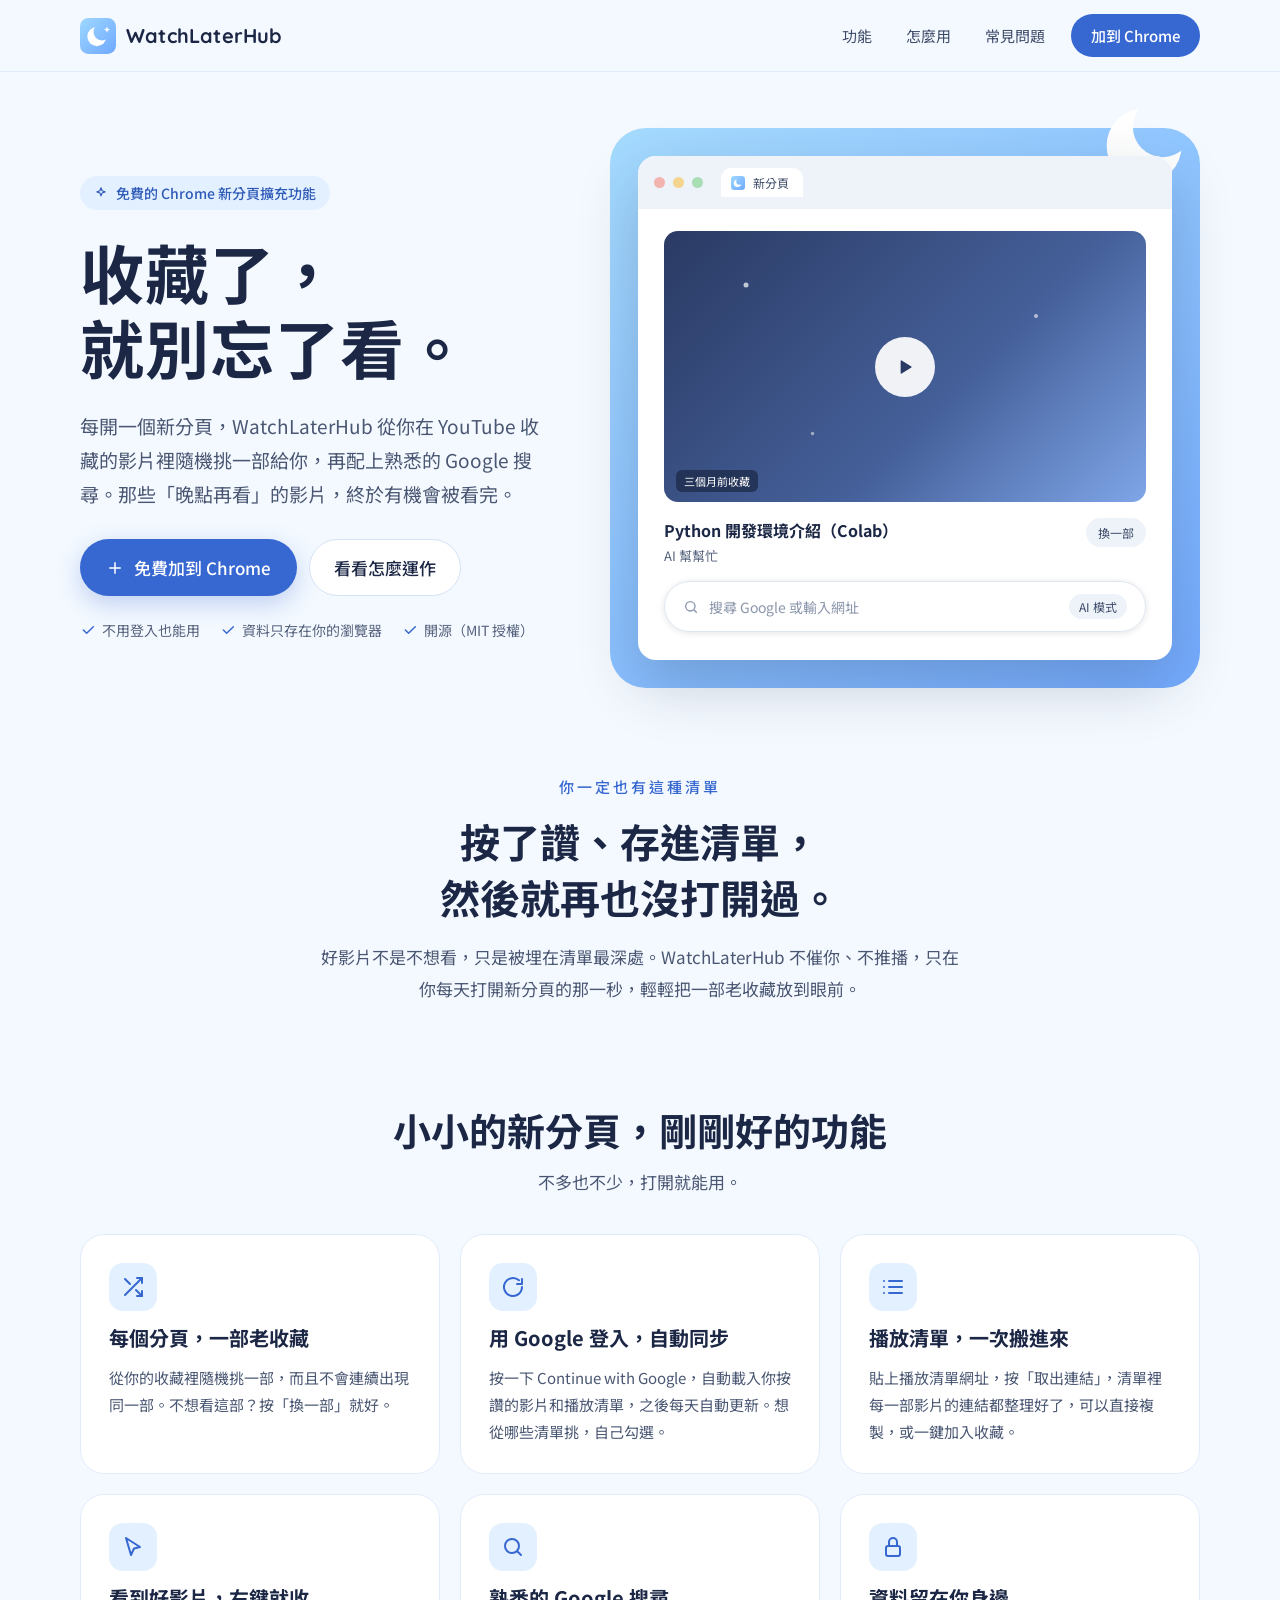
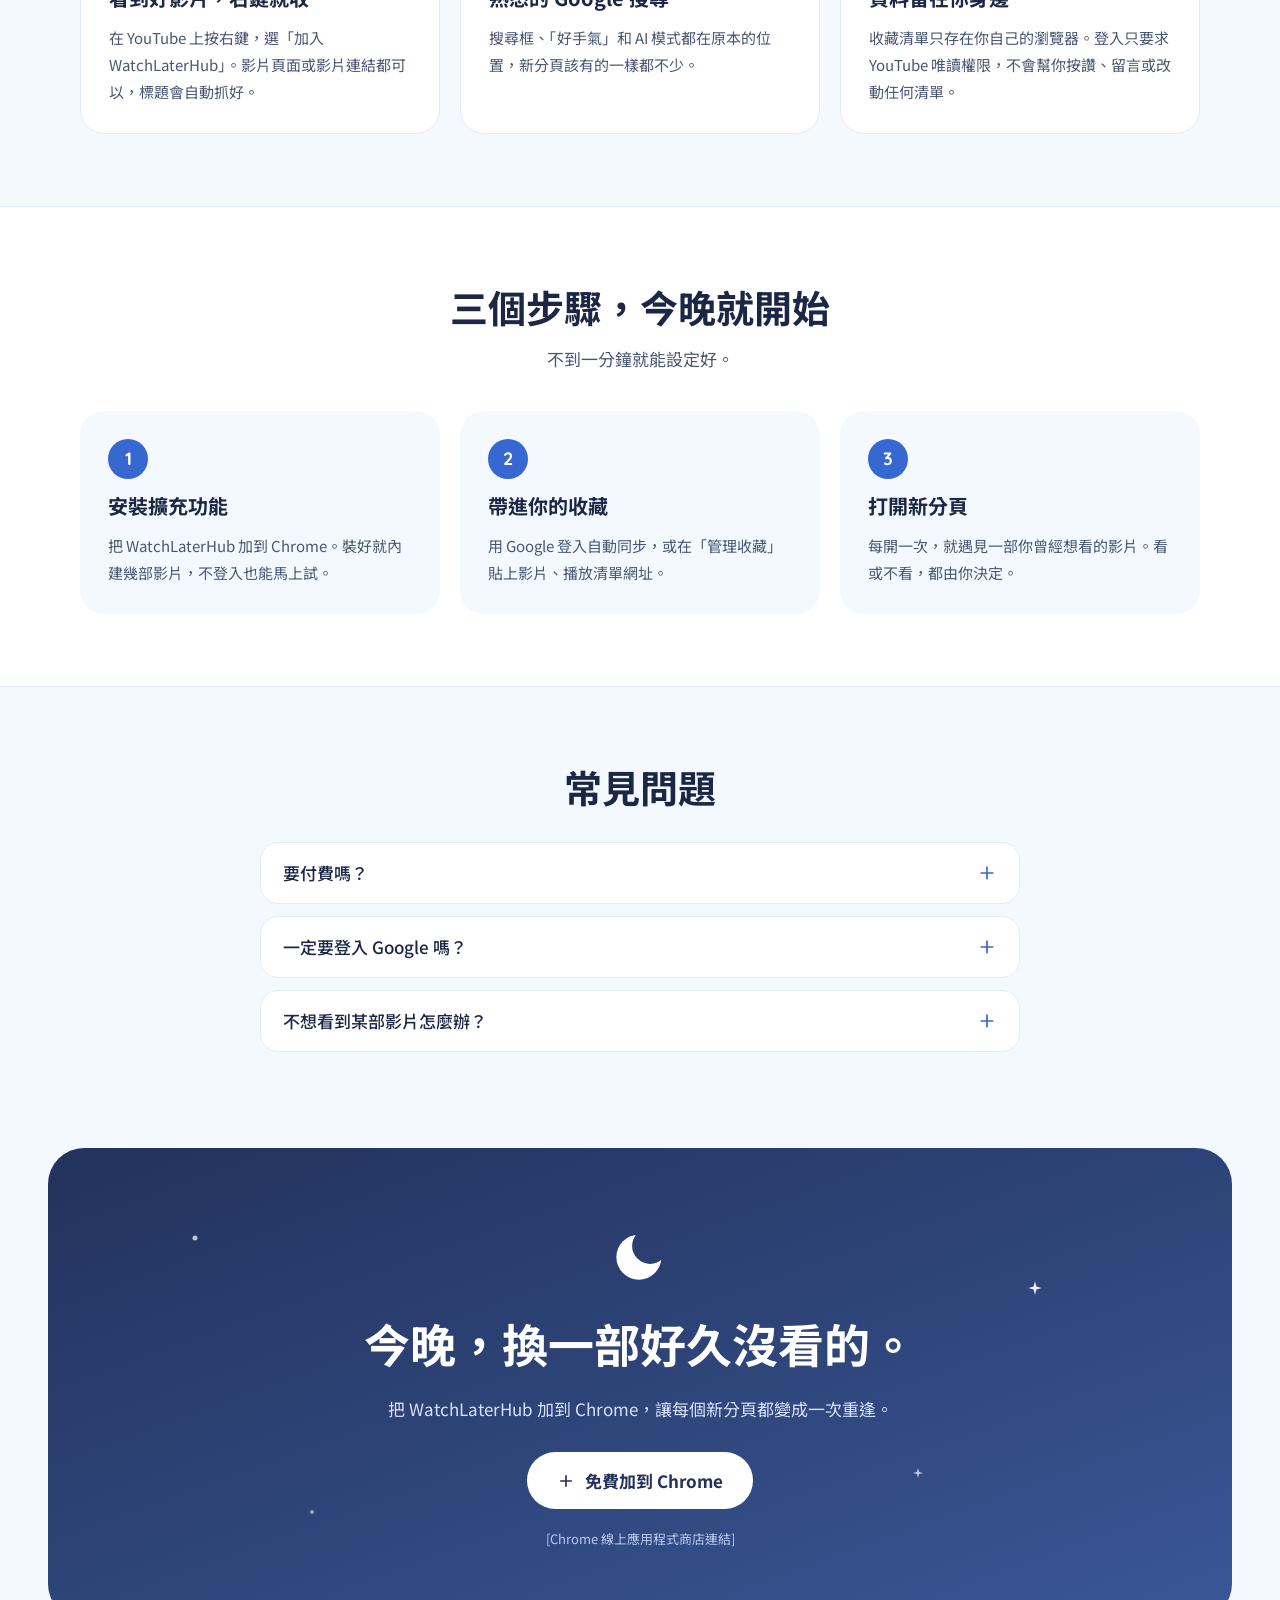
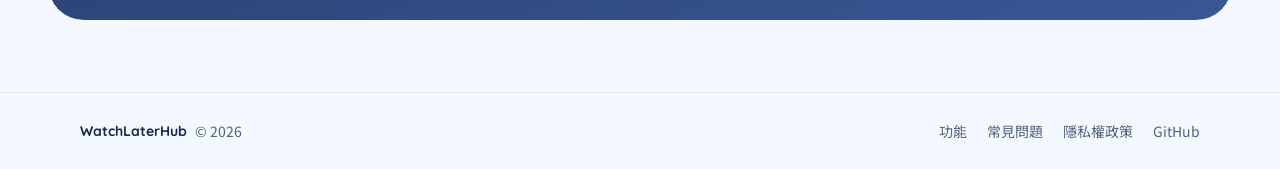
==== index.html @ d875aa54 "Update index.html" ====
<!doctype html>
<html lang="zh-Hant">
<head>
<meta charset="utf-8">
<meta name="viewport" content="width=device-width, initial-scale=1">
<title>WatchLaterHub｜收藏了，就別忘了看</title>
<meta name="description" content="每開一個新分頁，WatchLaterHub 從你在 YouTube 收藏的影片裡隨機挑一部給你，再配上熟悉的 Google 搜尋。免費、開源的 Chrome 擴充功能。">
<meta property="og:title" content="WatchLaterHub｜收藏了，就別忘了看">
<meta property="og:description" content="每開一個新分頁，WatchLaterHub 從你在 YouTube 收藏的影片裡隨機挑一部給你，再配上熟悉的 Google 搜尋。免費、開源的 Chrome 擴充功能。">
<meta property="og:type" content="website">
<meta property="og:image" content="icon128.png">
<link rel="icon" type="image/png" sizes="32x32" href="icon32.png">
<link rel="icon" type="image/png" sizes="16x16" href="icon16.png">
<link rel="apple-touch-icon" href="icon128.png">
<link rel="preconnect" href="https://fonts.googleapis.com">
<link rel="preconnect" href="https://fonts.gstatic.com" crossorigin>
<link rel="stylesheet" href="https://fonts.googleapis.com/css2?family=Noto+Sans+TC:wght@400;500;700&amp;family=Quicksand:wght@600;700&amp;display=swap">
<style>
html{scroll-behavior:smooth}
body{margin:0;background:#F4F9FF;color:#1B2745;font-family:"Noto Sans TC","PingFang TC",sans-serif;-webkit-font-smoothing:antialiased}
a{color:#3767D0}a:hover{color:#2A52A8}
details summary{list-style:none;cursor:pointer}
details summary::-webkit-details-marker{display:none}
details[open] .faq-plus{transform:rotate(45deg)}
.faq-plus{transition:transform .2s}
@media (max-width:640px){.nav-link{display:none}nav{padding:12px 16px !important;flex-wrap:nowrap !important}}
</style>
</head>
<body>
<div style="min-height: 100vh; display: flex; flex-direction: column; background: #F4F9FF;">

<!-- 導覽列 -->
<header style="position: sticky; top: 0; z-index: 5; background: rgba(244, 249, 255, 0.88); backdrop-filter: blur(10px); border-bottom: 1px solid #E1ECFA;">
<nav style="max-width: 1120px; margin: 0 auto; padding: 14px 24px; display: flex; align-items: center; justify-content: space-between; gap: 16px; flex-wrap: wrap;">
<a href="#top" style="display: flex; align-items: center; gap: 10px; text-decoration: none; color: #1B2745;">
<svg width="36" height="36" viewBox="0 0 128 128" aria-hidden="true"><defs><linearGradient id="lg1" x1="0" y1="0" x2="1" y2="1"><stop offset="0" stop-color="#9ED8FF"></stop><stop offset="1" stop-color="#6FA8FF"></stop></linearGradient><mask id="mk1"><rect width="128" height="128" fill="#fff"></rect><circle cx="78" cy="50" r="30" fill="#000"></circle></mask></defs><rect width="128" height="128" rx="30" fill="url(#lg1)"></rect><circle cx="60" cy="66" r="34" fill="#fff" mask="url(#mk1)"></circle><path d="M96 30 l3.2 7.8 7.8 3.2 -7.8 3.2 -3.2 7.8 -3.2 -7.8 -7.8 -3.2 7.8 -3.2 Z" fill="#fff"></path></svg>
<span style="font-family: Quicksand, sans-serif; font-weight: 700; font-size: 20px; letter-spacing: 0.2px;">WatchLaterHub</span>
</a>
<div style="display: flex; align-items: center; gap: 6px; flex-wrap: wrap;">
<a class="nav-link" href="#features" style="padding: 10px 14px; border-radius: 999px; text-decoration: none; color: #3D4B68; font-size: 15px;">功能</a>
<a class="nav-link" href="#how" style="padding: 10px 14px; border-radius: 999px; text-decoration: none; color: #3D4B68; font-size: 15px;">怎麼用</a>
<a class="nav-link" href="#faq" style="padding: 10px 14px; border-radius: 999px; text-decoration: none; color: #3D4B68; font-size: 15px;">常見問題</a>
<a href="#install" style="margin-left: 6px; padding: 11px 20px; border-radius: 999px; background: #3767D0; color: #FFFFFF; text-decoration: none; font-size: 15px; font-weight: 500;">加到 Chrome</a>
</div>
</nav>
</header>

<!-- 主視覺 -->
<section id="top" style="padding: 56px 24px 40px;">
<div style="max-width: 1120px; margin: 0 auto; display: flex; flex-wrap: wrap; align-items: center; gap: 56px;">
<div style="flex: 1 1 400px; display: flex; flex-direction: column; gap: 24px;">
<div style="align-self: flex-start; display: flex; align-items: center; gap: 8px; padding: 7px 14px; border-radius: 999px; background: #E3F0FF; color: #2F5BB8; font-size: 14px; font-weight: 500;">
<svg width="14" height="14" viewBox="0 0 24 24" fill="none" stroke="currentColor" stroke-width="2" stroke-linecap="round" stroke-linejoin="round" aria-hidden="true"><path d="M12 3l1.9 5.1L19 10l-5.1 1.9L12 17l-1.9-5.1L5 10l5.1-1.9z"></path></svg>
免費的 Chrome 新分頁擴充功能
</div>
<h1 style="margin: 0; font-size: clamp(38px, 5.6vw, 64px); line-height: 1.18; font-weight: 700; letter-spacing: 1px;">收藏了，<br>就別忘了看。</h1>
<p style="margin: 0; max-width: 520px; font-size: 19px; line-height: 1.8; color: #4A5773;">每開一個新分頁，WatchLaterHub 從你在 YouTube 收藏的影片裡隨機挑一部給你，再配上熟悉的 Google 搜尋。那些「晚點再看」的影片，終於有機會被看完。</p>
<div style="display: flex; flex-wrap: wrap; gap: 12px; margin-top: 4px;">
<a href="#install" style="display: flex; align-items: center; gap: 10px; padding: 15px 26px; border-radius: 999px; background: #3767D0; color: #FFFFFF; text-decoration: none; font-size: 17px; font-weight: 500; box-shadow: 0 8px 24px rgba(55, 103, 208, 0.28);">
<svg width="18" height="18" viewBox="0 0 24 24" fill="none" stroke="currentColor" stroke-width="2" stroke-linecap="round" stroke-linejoin="round" aria-hidden="true"><path d="M12 5v14M5 12h14"></path></svg>
免費加到 Chrome
</a>
<a href="#how" style="display: flex; align-items: center; padding: 15px 24px; border-radius: 999px; background: #FFFFFF; color: #1B2745; text-decoration: none; font-size: 17px; font-weight: 500; border: 1px solid #D5E3F6;">看看怎麼運作</a>
</div>
<div style="display: flex; flex-wrap: wrap; gap: 20px; color: #55627D; font-size: 14px;">
<span style="display: flex; align-items: center; gap: 6px;"><svg width="16" height="16" viewBox="0 0 24 24" fill="none" stroke="#3767D0" stroke-width="2.2" stroke-linecap="round" stroke-linejoin="round" aria-hidden="true"><path d="M5 12l5 5L20 7"></path></svg>不用登入也能用</span>
<span style="display: flex; align-items: center; gap: 6px;"><svg width="16" height="16" viewBox="0 0 24 24" fill="none" stroke="#3767D0" stroke-width="2.2" stroke-linecap="round" stroke-linejoin="round" aria-hidden="true"><path d="M5 12l5 5L20 7"></path></svg>資料只存在你的瀏覽器</span>
<span style="display: flex; align-items: center; gap: 6px;"><svg width="16" height="16" viewBox="0 0 24 24" fill="none" stroke="#3767D0" stroke-width="2.2" stroke-linecap="round" stroke-linejoin="round" aria-hidden="true"><path d="M5 12l5 5L20 7"></path></svg>開源（MIT 授權）</span>
</div>
</div>

<!-- 新分頁示意 -->
<div style="flex: 1 1 460px; position: relative; padding: 28px; border-radius: 36px; background: linear-gradient(145deg, #A6DBFF 0%, #74ABFF 100%);">
<svg width="120" height="120" viewBox="0 0 128 128" aria-hidden="true" style="position: absolute; top: -44px; right: -6px;"><defs><mask id="mk2"><rect width="128" height="128" fill="#fff"></rect><circle cx="82" cy="46" r="32" fill="#000"></circle></mask></defs><circle cx="62" cy="66" r="40" fill="#FFFFFF" mask="url(#mk2)"></circle></svg>
<svg width="18" height="18" viewBox="0 0 24 24" aria-hidden="true" style="position: absolute; top: 34px; left: 30px;"><path d="M12 2l2.2 7.8L22 12l-7.8 2.2L12 22l-2.2-7.8L2 12l7.8-2.2z" fill="#FFFFFF"></path></svg>
<svg width="12" height="12" viewBox="0 0 24 24" aria-hidden="true" style="position: absolute; bottom: 30px; right: 36px;"><path d="M12 2l2.2 7.8L22 12l-7.8 2.2L12 22l-2.2-7.8L2 12l7.8-2.2z" fill="#FFFFFF"></path></svg>
<div style="position: relative; z-index: 1; border-radius: 18px; background: #FFFFFF; overflow: hidden; box-shadow: 0 24px 60px rgba(27, 39, 69, 0.22);">
<div style="display: flex; align-items: center; gap: 8px; padding: 12px 16px; background: #EEF3FA;">
<span style="width: 11px; height: 11px; border-radius: 50%; background: #F3B4B0;"></span>
<span style="width: 11px; height: 11px; border-radius: 50%; background: #F5D58E;"></span>
<span style="width: 11px; height: 11px; border-radius: 50%; background: #A9DDB5;"></span>
<div style="margin-left: 10px; display: flex; align-items: center; gap: 8px; padding: 6px 14px 6px 10px; border-radius: 10px 10px 0 0; background: #FFFFFF; font-size: 12px; color: #3D4B68;">
<svg width="14" height="14" viewBox="0 0 128 128" aria-hidden="true"><defs><linearGradient id="lg3" x1="0" y1="0" x2="1" y2="1"><stop offset="0" stop-color="#9ED8FF"></stop><stop offset="1" stop-color="#6FA8FF"></stop></linearGradient><mask id="mk3"><rect width="128" height="128" fill="#fff"></rect><circle cx="78" cy="50" r="30" fill="#000"></circle></mask></defs><rect width="128" height="128" rx="30" fill="url(#lg3)"></rect><circle cx="60" cy="66" r="34" fill="#fff" mask="url(#mk3)"></circle></svg>
新分頁
</div>
</div>
<div style="padding: 22px 26px 28px; display: flex; flex-direction: column; gap: 16px;">
<div style="position: relative; aspect-ratio: 16 / 9; border-radius: 14px; background: linear-gradient(135deg, #2A3A63 0%, #45609A 60%, #7FA6E8 100%); display: flex; align-items: center; justify-content: center; overflow: hidden;">
<svg width="10" height="10" viewBox="0 0 24 24" aria-hidden="true" style="position: absolute; top: 18%; left: 16%;"><circle cx="12" cy="12" r="6" fill="#FFFFFF" opacity="0.7"></circle></svg>
<svg width="8" height="8" viewBox="0 0 24 24" aria-hidden="true" style="position: absolute; top: 30%; right: 22%;"><circle cx="12" cy="12" r="6" fill="#FFFFFF" opacity="0.6"></circle></svg>
<svg width="7" height="7" viewBox="0 0 24 24" aria-hidden="true" style="position: absolute; bottom: 24%; left: 30%;"><circle cx="12" cy="12" r="6" fill="#FFFFFF" opacity="0.5"></circle></svg>
<div style="width: 60px; height: 60px; border-radius: 50%; background: rgba(255, 255, 255, 0.92); display: flex; align-items: center; justify-content: center;">
<svg width="22" height="22" viewBox="0 0 24 24" aria-hidden="true"><path d="M8 5.5v13l10.5-6.5z" fill="#2A3A63" stroke="#2A3A63" stroke-width="1.5" stroke-linejoin="round"></path></svg>
</div>
<span style="position: absolute; left: 12px; bottom: 10px; padding: 3px 8px; border-radius: 6px; background: rgba(27, 39, 69, 0.7); color: #FFFFFF; font-size: 11px;">三個月前收藏</span>
</div>
<div style="display: flex; align-items: flex-start; justify-content: space-between; gap: 12px;">
<div style="display: flex; flex-direction: column; gap: 4px;">
<span style="font-size: 16px; font-weight: 700; color: #1B2745;">Python 開發環境介紹（Colab）</span>
<span style="font-size: 13px; color: #55627D;">AI 幫幫忙</span>
</div>
<span style="flex: none; padding: 6px 12px; border-radius: 999px; background: #EEF3FA; font-size: 12px; color: #3D4B68;">換一部</span>
</div>
<div style="display: flex; align-items: center; gap: 10px; padding: 12px 18px; border-radius: 999px; border: 1px solid #DDE5F0; box-shadow: 0 1px 6px rgba(32, 33, 36, 0.12); color: #8A95AB; font-size: 14px;">
<svg width="16" height="16" viewBox="0 0 24 24" fill="none" stroke="#8A95AB" stroke-width="2" stroke-linecap="round" aria-hidden="true"><circle cx="11" cy="11" r="7"></circle><path d="M20 20l-3.5-3.5"></path></svg>
<span style="flex: 1;">搜尋 Google 或輸入網址</span>
<span style="padding: 4px 10px; border-radius: 999px; background: #EEF3FA; color: #3D4B68; font-size: 12px;">AI 模式</span>
</div>
</div>
</div>
</div>
</div>
</section>

<!-- 共鳴 -->
<section style="padding: 48px 24px;">
<div style="max-width: 880px; margin: 0 auto; text-align: center; display: flex; flex-direction: column; gap: 16px; align-items: center;">
<p style="margin: 0; font-size: 15px; font-weight: 500; letter-spacing: 3px; color: #3767D0;">你一定也有這種清單</p>
<h2 style="margin: 0; font-size: clamp(28px, 3.6vw, 40px); line-height: 1.4; font-weight: 700;">按了讚、存進清單，<br>然後就再也沒打開過。</h2>
<p style="margin: 0; max-width: 640px; font-size: 17px; line-height: 1.9; color: #4A5773;">好影片不是不想看，只是被埋在清單最深處。WatchLaterHub 不催你、不推播，只在你每天打開新分頁的那一秒，輕輕把一部老收藏放到眼前。</p>
</div>
</section>

<!-- 功能 -->
<section id="features" style="padding: 48px 24px 72px;">
<div style="max-width: 1120px; margin: 0 auto; display: flex; flex-direction: column; gap: 40px;">
<div style="display: flex; flex-direction: column; gap: 12px; align-items: center; text-align: center;">
<h2 style="margin: 0; font-size: clamp(28px, 3.4vw, 38px); font-weight: 700;">小小的新分頁，剛剛好的功能</h2>
<p style="margin: 0; font-size: 17px; color: #4A5773;">不多也不少，打開就能用。</p>
</div>
<div style="display: flex; flex-wrap: wrap; gap: 20px;">

<div style="flex: 1 1 300px; display: flex; flex-direction: column; gap: 12px; padding: 28px; border-radius: 24px; background: #FFFFFF; border: 1px solid #E1ECFA;">
<div style="width: 48px; height: 48px; border-radius: 14px; background: #E3F0FF; display: flex; align-items: center; justify-content: center;">
<svg width="24" height="24" viewBox="0 0 24 24" fill="none" stroke="#3767D0" stroke-width="2" stroke-linecap="round" stroke-linejoin="round" aria-hidden="true"><path d="M16 3h5v5"></path><path d="M4 20L21 3"></path><path d="M21 16v5h-5"></path><path d="M15 15l6 6"></path><path d="M4 4l5 5"></path></svg>
</div>
<h3 style="margin: 0; font-size: 20px; font-weight: 700;">每個分頁，一部老收藏</h3>
<p style="margin: 0; font-size: 15px; line-height: 1.8; color: #4A5773;">從你的收藏裡隨機挑一部，而且不會連續出現同一部。不想看這部？按「換一部」就好。</p>
</div>

<div style="flex: 1 1 300px; display: flex; flex-direction: column; gap: 12px; padding: 28px; border-radius: 24px; background: #FFFFFF; border: 1px solid #E1ECFA;">
<div style="width: 48px; height: 48px; border-radius: 14px; background: #E3F0FF; display: flex; align-items: center; justify-content: center;">
<svg width="24" height="24" viewBox="0 0 24 24" fill="none" stroke="#3767D0" stroke-width="2" stroke-linecap="round" stroke-linejoin="round" aria-hidden="true"><path d="M21 12a9 9 0 1 1-3-6.7"></path><path d="M21 4v5h-5"></path></svg>
</div>
<h3 style="margin: 0; font-size: 20px; font-weight: 700;">用 Google 登入，自動同步</h3>
<p style="margin: 0; font-size: 15px; line-height: 1.8; color: #4A5773;">按一下 Continue with Google，自動載入你按讚的影片和播放清單，之後每天自動更新。想從哪些清單挑，自己勾選。</p>
</div>

<div style="flex: 1 1 300px; display: flex; flex-direction: column; gap: 12px; padding: 28px; border-radius: 24px; background: #FFFFFF; border: 1px solid #E1ECFA;">
<div style="width: 48px; height: 48px; border-radius: 14px; background: #E3F0FF; display: flex; align-items: center; justify-content: center;">
<svg width="24" height="24" viewBox="0 0 24 24" fill="none" stroke="#3767D0" stroke-width="2" stroke-linecap="round" stroke-linejoin="round" aria-hidden="true"><path d="M8 6h13"></path><path d="M8 12h13"></path><path d="M8 18h13"></path><path d="M3 6h.01"></path><path d="M3 12h.01"></path><path d="M3 18h.01"></path></svg>
</div>
<h3 style="margin: 0; font-size: 20px; font-weight: 700;">播放清單，一次搬進來</h3>
<p style="margin: 0; font-size: 15px; line-height: 1.8; color: #4A5773;">貼上播放清單網址，按「取出連結」，清單裡每一部影片的連結都整理好了，可以直接複製，或一鍵加入收藏。</p>
</div>

<div style="flex: 1 1 300px; display: flex; flex-direction: column; gap: 12px; padding: 28px; border-radius: 24px; background: #FFFFFF; border: 1px solid #E1ECFA;">
<div style="width: 48px; height: 48px; border-radius: 14px; background: #E3F0FF; display: flex; align-items: center; justify-content: center;">
<svg width="24" height="24" viewBox="0 0 24 24" fill="none" stroke="#3767D0" stroke-width="2" stroke-linecap="round" stroke-linejoin="round" aria-hidden="true"><path d="M5 3l14 9-6 1.5L10 20z"></path></svg>
</div>
<h3 style="margin: 0; font-size: 20px; font-weight: 700;">看到好影片，右鍵就收</h3>
<p style="margin: 0; font-size: 15px; line-height: 1.8; color: #4A5773;">在 YouTube 上按右鍵，選「加入 WatchLaterHub」。影片頁面或影片連結都可以，標題會自動抓好。</p>
</div>

<div style="flex: 1 1 300px; display: flex; flex-direction: column; gap: 12px; padding: 28px; border-radius: 24px; background: #FFFFFF; border: 1px solid #E1ECFA;">
<div style="width: 48px; height: 48px; border-radius: 14px; background: #E3F0FF; display: flex; align-items: center; justify-content: center;">
<svg width="24" height="24" viewBox="0 0 24 24" fill="none" stroke="#3767D0" stroke-width="2" stroke-linecap="round" aria-hidden="true"><circle cx="11" cy="11" r="7"></circle><path d="M20 20l-3.5-3.5"></path></svg>
</div>
<h3 style="margin: 0; font-size: 20px; font-weight: 700;">熟悉的 Google 搜尋</h3>
<p style="margin: 0; font-size: 15px; line-height: 1.8; color: #4A5773;">搜尋框、「好手氣」和 AI 模式都在原本的位置，新分頁該有的一樣都不少。</p>
</div>

<div style="flex: 1 1 300px; display: flex; flex-direction: column; gap: 12px; padding: 28px; border-radius: 24px; background: #FFFFFF; border: 1px solid #E1ECFA;">
<div style="width: 48px; height: 48px; border-radius: 14px; background: #E3F0FF; display: flex; align-items: center; justify-content: center;">
<svg width="24" height="24" viewBox="0 0 24 24" fill="none" stroke="#3767D0" stroke-width="2" stroke-linecap="round" stroke-linejoin="round" aria-hidden="true"><rect x="5" y="11" width="14" height="10" rx="2"></rect><path d="M8 11V7a4 4 0 0 1 8 0v4"></path></svg>
</div>
<h3 style="margin: 0; font-size: 20px; font-weight: 700;">資料留在你身邊</h3>
<p style="margin: 0; font-size: 15px; line-height: 1.8; color: #4A5773;">收藏清單只存在你自己的瀏覽器。登入只要求 YouTube 唯讀權限，不會幫你按讚、留言或改動任何清單。</p>
</div>

</div>
</div>
</section>

<!-- 怎麼用 -->
<section id="how" style="padding: 72px 24px; background: #FFFFFF; border-top: 1px solid #E1ECFA; border-bottom: 1px solid #E1ECFA;">
<div style="max-width: 1120px; margin: 0 auto; display: flex; flex-direction: column; gap: 40px;">
<div style="display: flex; flex-direction: column; gap: 12px; align-items: center; text-align: center;">
<h2 style="margin: 0; font-size: clamp(28px, 3.4vw, 38px); font-weight: 700;">三個步驟，今晚就開始</h2>
<p style="margin: 0; font-size: 17px; color: #4A5773;">不到一分鐘就能設定好。</p>
</div>
<div style="display: flex; flex-wrap: wrap; gap: 20px;">
<div style="flex: 1 1 280px; display: flex; flex-direction: column; gap: 12px; padding: 28px; border-radius: 24px; background: #F4F9FF;">
<span style="width: 40px; height: 40px; border-radius: 50%; background: #3767D0; color: #FFFFFF; display: flex; align-items: center; justify-content: center; font-family: Quicksand, sans-serif; font-weight: 700; font-size: 18px;">1</span>
<h3 style="margin: 0; font-size: 20px; font-weight: 700;">安裝擴充功能</h3>
<p style="margin: 0; font-size: 15px; line-height: 1.8; color: #4A5773;">把 WatchLaterHub 加到 Chrome。裝好就內建幾部影片，不登入也能馬上試。</p>
</div>
<div style="flex: 1 1 280px; display: flex; flex-direction: column; gap: 12px; padding: 28px; border-radius: 24px; background: #F4F9FF;">
<span style="width: 40px; height: 40px; border-radius: 50%; background: #3767D0; color: #FFFFFF; display: flex; align-items: center; justify-content: center; font-family: Quicksand, sans-serif; font-weight: 700; font-size: 18px;">2</span>
<h3 style="margin: 0; font-size: 20px; font-weight: 700;">帶進你的收藏</h3>
<p style="margin: 0; font-size: 15px; line-height: 1.8; color: #4A5773;">用 Google 登入自動同步，或在「管理收藏」貼上影片、播放清單網址。</p>
</div>
<div style="flex: 1 1 280px; display: flex; flex-direction: column; gap: 12px; padding: 28px; border-radius: 24px; background: #F4F9FF;">
<span style="width: 40px; height: 40px; border-radius: 50%; background: #3767D0; color: #FFFFFF; display: flex; align-items: center; justify-content: center; font-family: Quicksand, sans-serif; font-weight: 700; font-size: 18px;">3</span>
<h3 style="margin: 0; font-size: 20px; font-weight: 700;">打開新分頁</h3>
<p style="margin: 0; font-size: 15px; line-height: 1.8; color: #4A5773;">每開一次，就遇見一部你曾經想看的影片。看或不看，都由你決定。</p>
</div>
</div>
</div>
</section>

<!-- 常見問題 -->
<section id="faq" style="padding: 72px 24px;">
<div style="max-width: 760px; margin: 0 auto; display: flex; flex-direction: column; gap: 28px;">
<h2 style="margin: 0; text-align: center; font-size: clamp(28px, 3.4vw, 38px); font-weight: 700;">常見問題</h2>
<div style="display: flex; flex-direction: column; gap: 12px;">
<details style="border-radius: 18px; background: #FFFFFF; border: 1px solid #E1ECFA; padding: 0 22px;">
<summary style="display: flex; align-items: center; justify-content: space-between; gap: 16px; min-height: 60px; font-size: 17px; font-weight: 500;">要付費嗎？<svg class="faq-plus" width="20" height="20" viewBox="0 0 24 24" fill="none" stroke="#3767D0" stroke-width="2" stroke-linecap="round" aria-hidden="true"><path d="M12 5v14M5 12h14"></path></svg></summary>
<p style="margin: 0 0 20px; font-size: 15px; line-height: 1.8; color: #4A5773;">完全免費。</p>
</details>
<details style="border-radius: 18px; background: #FFFFFF; border: 1px solid #E1ECFA; padding: 0 22px;">
<summary style="display: flex; align-items: center; justify-content: space-between; gap: 16px; min-height: 60px; font-size: 17px; font-weight: 500;">一定要登入 Google 嗎？<svg class="faq-plus" width="20" height="20" viewBox="0 0 24 24" fill="none" stroke="#3767D0" stroke-width="2" stroke-linecap="round" aria-hidden="true"><path d="M12 5v14M5 12h14"></path></svg></summary>
<p style="margin: 0 0 20px; font-size: 15px; line-height: 1.8; color: #4A5773;">不用。你可以手動貼上影片網址，也可以用播放清單網址一次匯入。</p>
</details>
<details style="border-radius: 18px; background: #FFFFFF; border: 1px solid #E1ECFA; padding: 0 22px;">
<summary style="display: flex; align-items: center; justify-content: space-between; gap: 16px; min-height: 60px; font-size: 17px; font-weight: 500;">不想看到某部影片怎麼辦？<svg class="faq-plus" width="20" height="20" viewBox="0 0 24 24" fill="none" stroke="#3767D0" stroke-width="2" stroke-linecap="round" aria-hidden="true"><path d="M12 5v14M5 12h14"></path></svg></summary>
<p style="margin: 0 0 20px; font-size: 15px; line-height: 1.8; color: #4A5773;">在「管理收藏」裡按影片旁的 ✕ 就能移除；也可以取消勾選整個播放清單，不再從那裡挑影片。</p>
</details>
</div>
</div>
</section>

<!-- 行動呼籲：夜空 -->
<section id="install" style="padding: 24px 24px 72px;">
<div style="position: relative; max-width: 1120px; margin: 0 auto; padding: 72px 32px; border-radius: 36px; background: linear-gradient(160deg, #22325C 0%, #3A5796 100%); color: #FFFFFF; text-align: center; overflow: hidden; display: flex; flex-direction: column; align-items: center; gap: 20px;">
<svg width="10" height="10" viewBox="0 0 24 24" aria-hidden="true" style="position: absolute; top: 18%; left: 12%;"><circle cx="12" cy="12" r="6" fill="#FFFFFF" opacity="0.7"></circle></svg>
<svg width="16" height="16" viewBox="0 0 24 24" aria-hidden="true" style="position: absolute; top: 28%; right: 16%;"><path d="M12 2l2.2 7.8L22 12l-7.8 2.2L12 22l-2.2-7.8L2 12l7.8-2.2z" fill="#FFFFFF" opacity="0.9"></path></svg>
<svg width="8" height="8" viewBox="0 0 24 24" aria-hidden="true" style="position: absolute; bottom: 22%; left: 22%;"><circle cx="12" cy="12" r="6" fill="#FFFFFF" opacity="0.5"></circle></svg>
<svg width="12" height="12" viewBox="0 0 24 24" aria-hidden="true" style="position: absolute; bottom: 30%; right: 26%;"><path d="M12 2l2.2 7.8L22 12l-7.8 2.2L12 22l-2.2-7.8L2 12l7.8-2.2z" fill="#FFFFFF" opacity="0.7"></path></svg>
<svg width="72" height="72" viewBox="0 0 128 128" aria-hidden="true"><defs><mask id="mk4"><rect width="128" height="128" fill="#fff"></rect><circle cx="82" cy="46" r="32" fill="#000"></circle></mask></defs><circle cx="62" cy="66" r="40" fill="#FFFFFF" mask="url(#mk4)"></circle></svg>
<h2 style="margin: 0; font-size: clamp(30px, 4vw, 46px); line-height: 1.35; font-weight: 700;">今晚，換一部好久沒看的。</h2>
<p style="margin: 0; max-width: 520px; font-size: 17px; line-height: 1.8; color: #D6E2FA;">把 WatchLaterHub 加到 Chrome，讓每個新分頁都變成一次重逢。</p>
<a href="#" style="margin-top: 8px; display: flex; align-items: center; gap: 10px; padding: 16px 30px; border-radius: 999px; background: #FFFFFF; color: #22325C; text-decoration: none; font-size: 17px; font-weight: 700;">
<svg width="18" height="18" viewBox="0 0 24 24" fill="none" stroke="currentColor" stroke-width="2.2" stroke-linecap="round" stroke-linejoin="round" aria-hidden="true"><path d="M12 5v14M5 12h14"></path></svg>
免費加到 Chrome
</a>
<span style="font-size: 13px; color: #B9CAEE;">[Chrome 線上應用程式商店連結]</span>
</div>
</section>

<!-- 頁尾 -->
<footer style="margin-top: auto; border-top: 1px solid #E1ECFA;">
<div style="max-width: 1120px; margin: 0 auto; padding: 28px 24px; display: flex; flex-wrap: wrap; align-items: center; justify-content: space-between; gap: 16px; font-size: 14px; color: #55627D;">
<span style="display: flex; align-items: center; gap: 8px;"><span style="font-family: Quicksand, sans-serif; font-weight: 700; color: #1B2745;">WatchLaterHub</span>© 2026</span>
<div style="display: flex; gap: 20px; flex-wrap: wrap;">
<a href="#features" style="color: #55627D; text-decoration: none;">功能</a>
<a href="#faq" style="color: #55627D; text-decoration: none;">常見問題</a>
<a href="#" style="color: #55627D; text-decoration: none;">隱私權政策</a>
<a href="#" style="color: #55627D; text-decoration: none;">GitHub</a>
</div>
</div>
</footer>

</div>
</body>
</html>
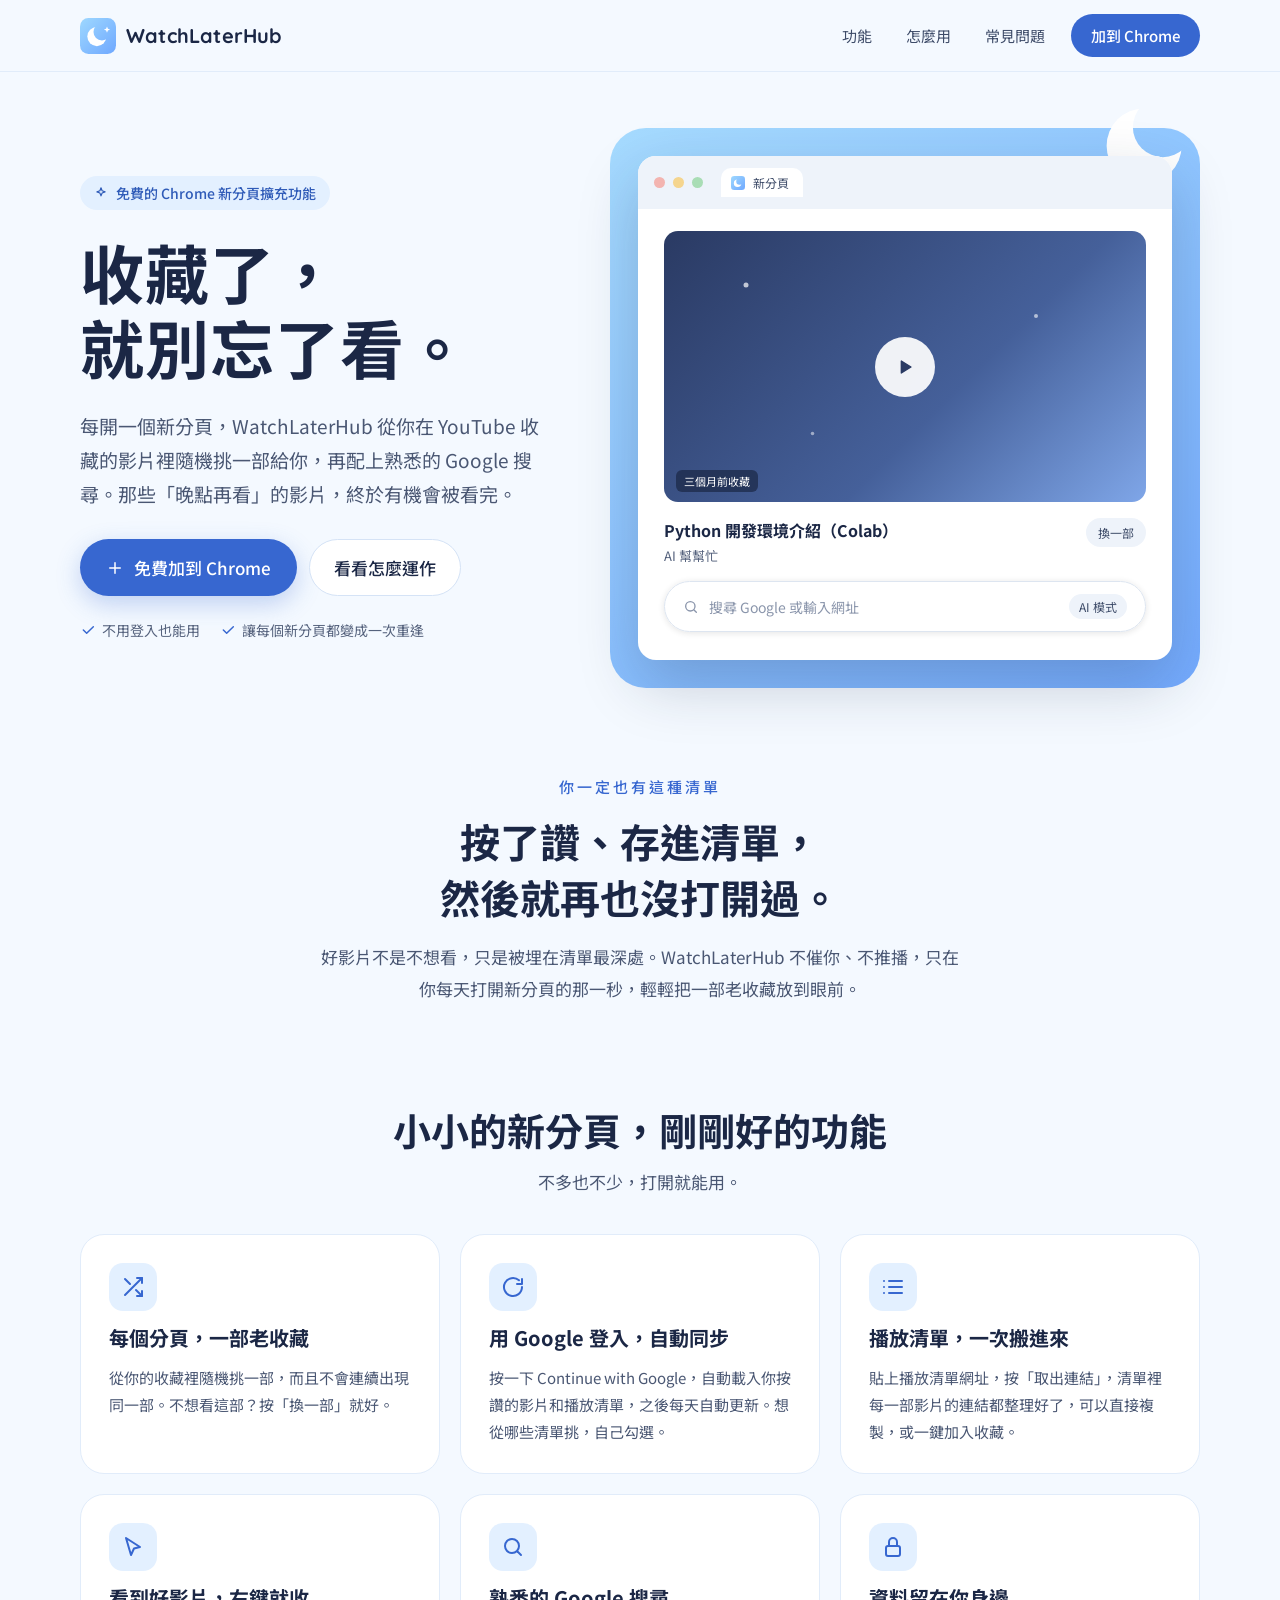
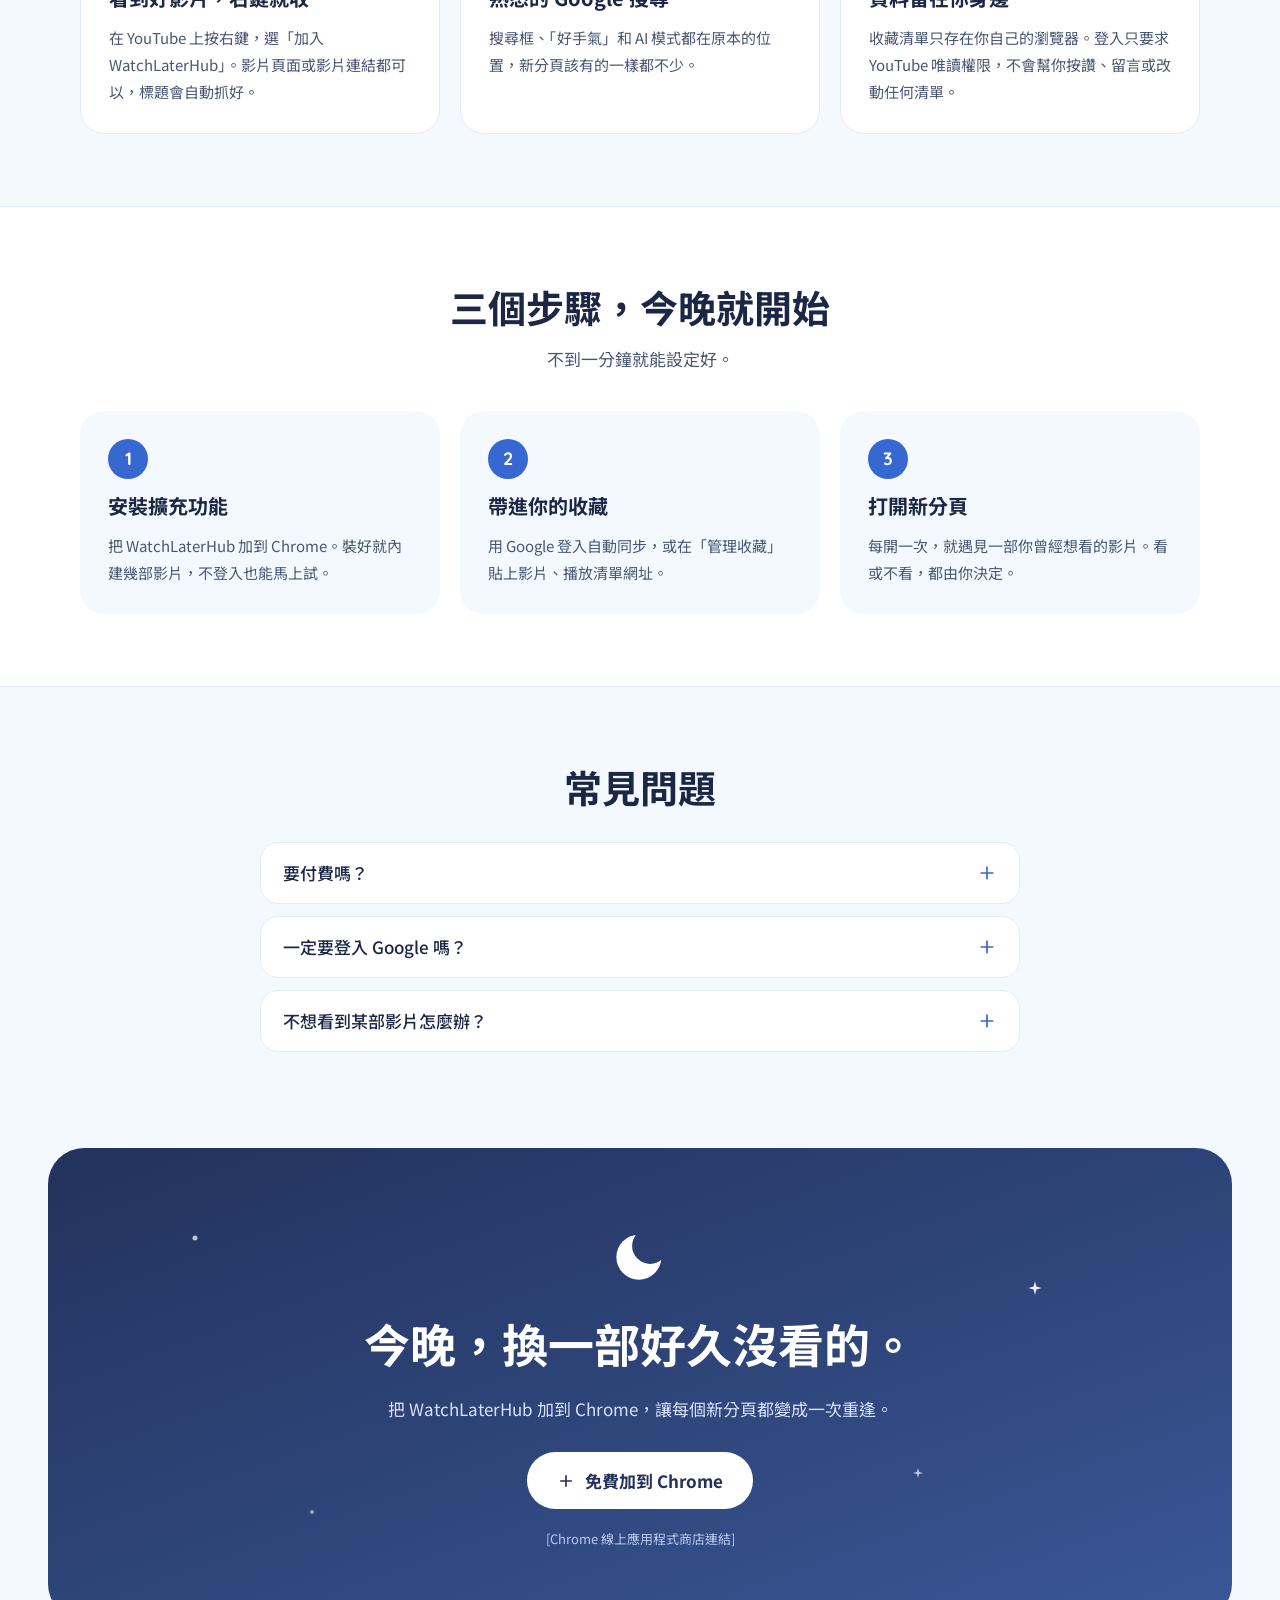
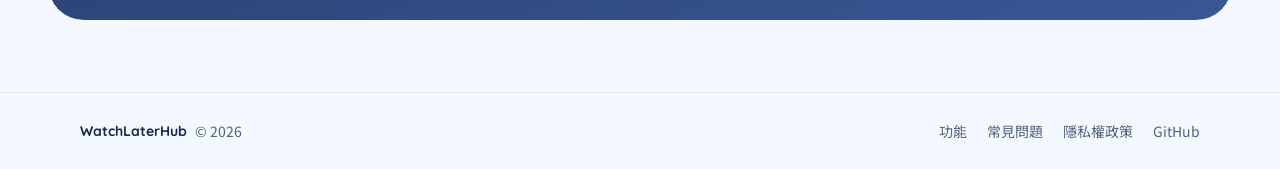
==== commit d860e009: "Update index.html" ====
--- a/index.html
+++ b/index.html
@@ -64,8 +64,7 @@
 </div>
 <div style="display: flex; flex-wrap: wrap; gap: 20px; color: #55627D; font-size: 14px;">
 <span style="display: flex; align-items: center; gap: 6px;"><svg width="16" height="16" viewBox="0 0 24 24" fill="none" stroke="#3767D0" stroke-width="2.2" stroke-linecap="round" stroke-linejoin="round" aria-hidden="true"><path d="M5 12l5 5L20 7"></path></svg>不用登入也能用</span>
-<span style="display: flex; align-items: center; gap: 6px;"><svg width="16" height="16" viewBox="0 0 24 24" fill="none" stroke="#3767D0" stroke-width="2.2" stroke-linecap="round" stroke-linejoin="round" aria-hidden="true"><path d="M5 12l5 5L20 7"></path></svg>資料只存在你的瀏覽器</span>
-<span style="display: flex; align-items: center; gap: 6px;"><svg width="16" height="16" viewBox="0 0 24 24" fill="none" stroke="#3767D0" stroke-width="2.2" stroke-linecap="round" stroke-linejoin="round" aria-hidden="true"><path d="M5 12l5 5L20 7"></path></svg>開源（MIT 授權）</span>
+<span style="display: flex; align-items: center; gap: 6px;"><svg width="16" height="16" viewBox="0 0 24 24" fill="none" stroke="#3767D0" stroke-width="2.2" stroke-linecap="round" stroke-linejoin="round" aria-hidden="true"><path d="M5 12l5 5L20 7"></path></svg>讓每個新分頁都變成一次重逢</span>
 </div>
 </div>
 
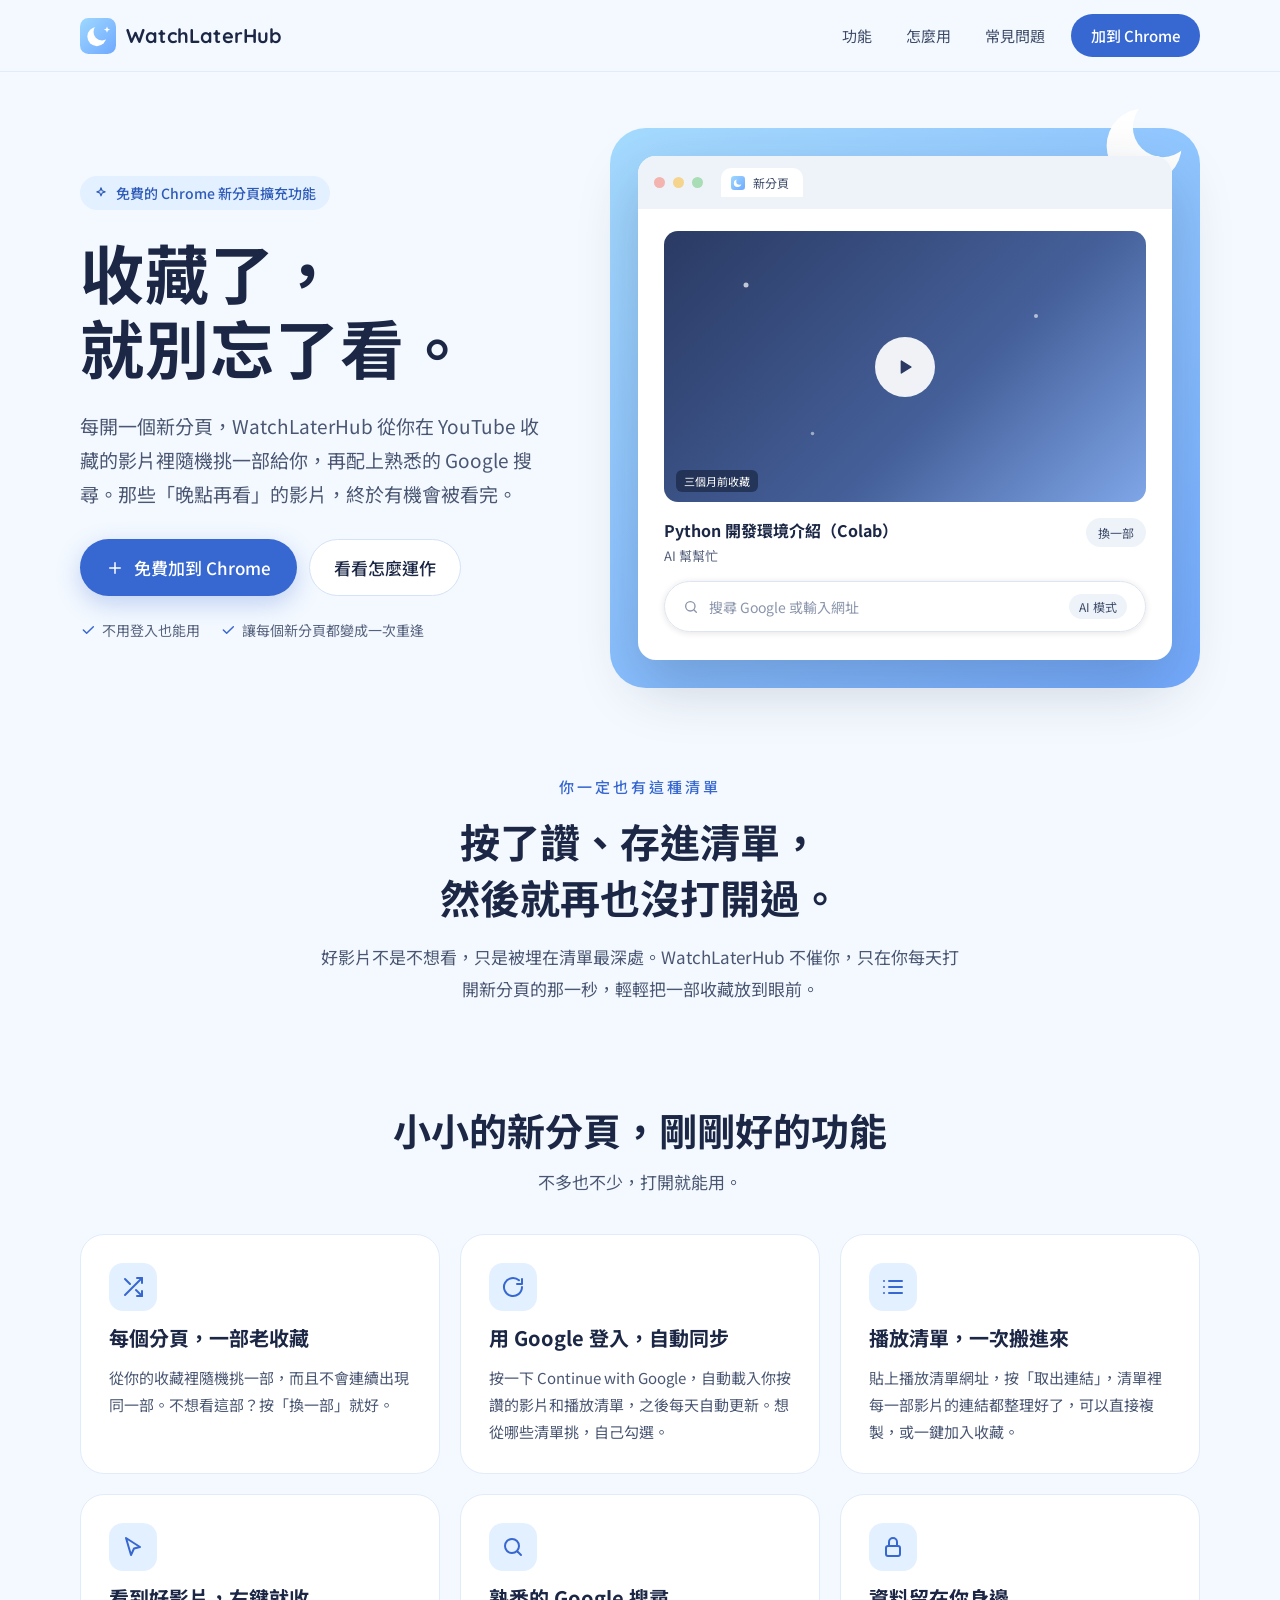
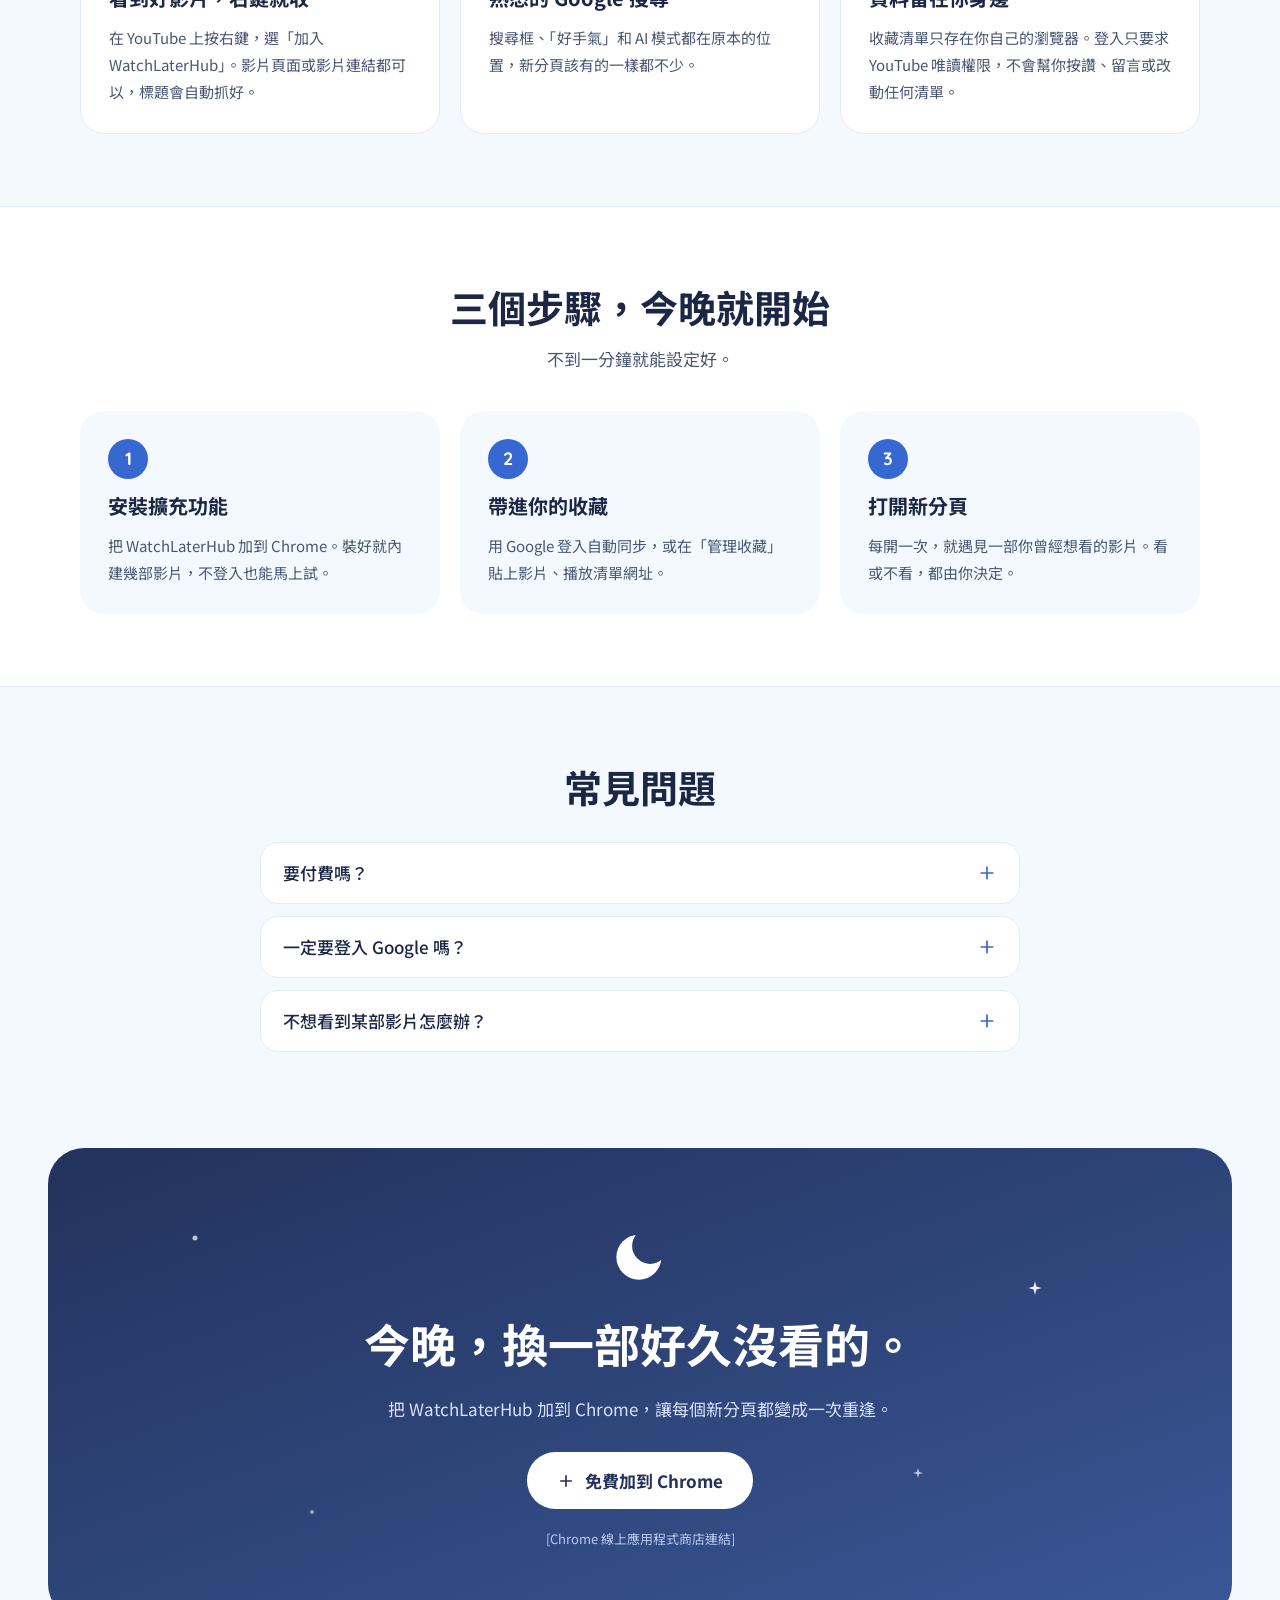
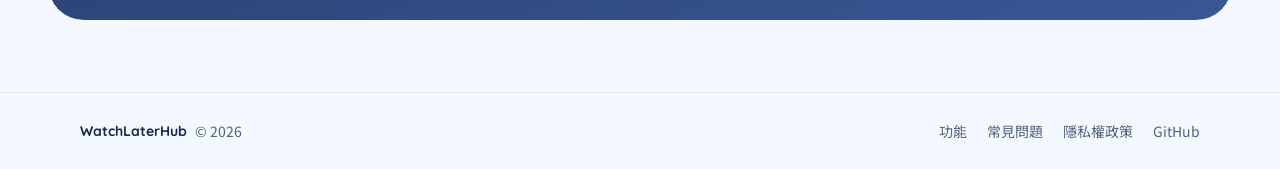
==== commit 73caf99f: "Update index.html" ====
--- a/index.html
+++ b/index.html
@@ -116,7 +116,7 @@
 <div style="max-width: 880px; margin: 0 auto; text-align: center; display: flex; flex-direction: column; gap: 16px; align-items: center;">
 <p style="margin: 0; font-size: 15px; font-weight: 500; letter-spacing: 3px; color: #3767D0;">你一定也有這種清單</p>
 <h2 style="margin: 0; font-size: clamp(28px, 3.6vw, 40px); line-height: 1.4; font-weight: 700;">按了讚、存進清單，<br>然後就再也沒打開過。</h2>
-<p style="margin: 0; max-width: 640px; font-size: 17px; line-height: 1.9; color: #4A5773;">好影片不是不想看，只是被埋在清單最深處。WatchLaterHub 不催你、不推播，只在你每天打開新分頁的那一秒，輕輕把一部老收藏放到眼前。</p>
+<p style="margin: 0; max-width: 640px; font-size: 17px; line-height: 1.9; color: #4A5773;">好影片不是不想看，只是被埋在清單最深處。WatchLaterHub 不催你，只在你每天打開新分頁的那一秒，輕輕把一部收藏放到眼前。</p>
 </div>
 </section>
 
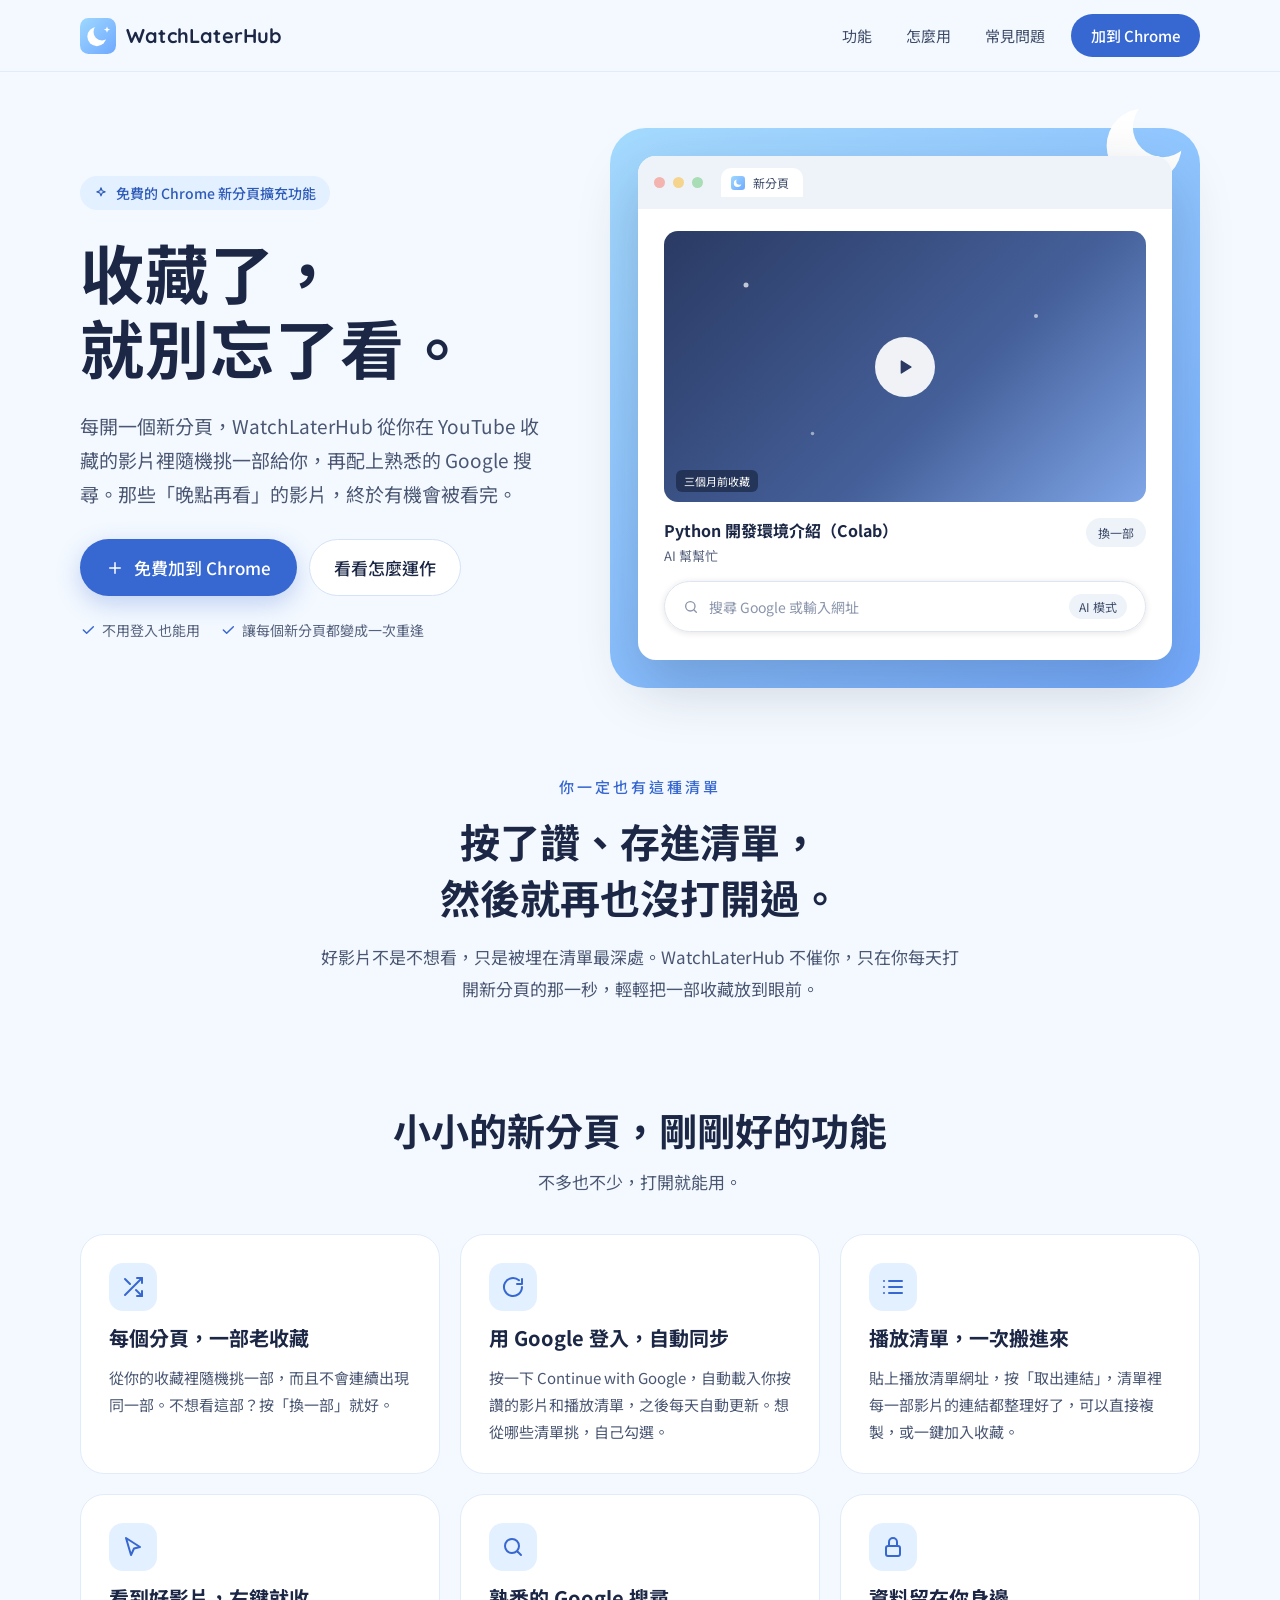
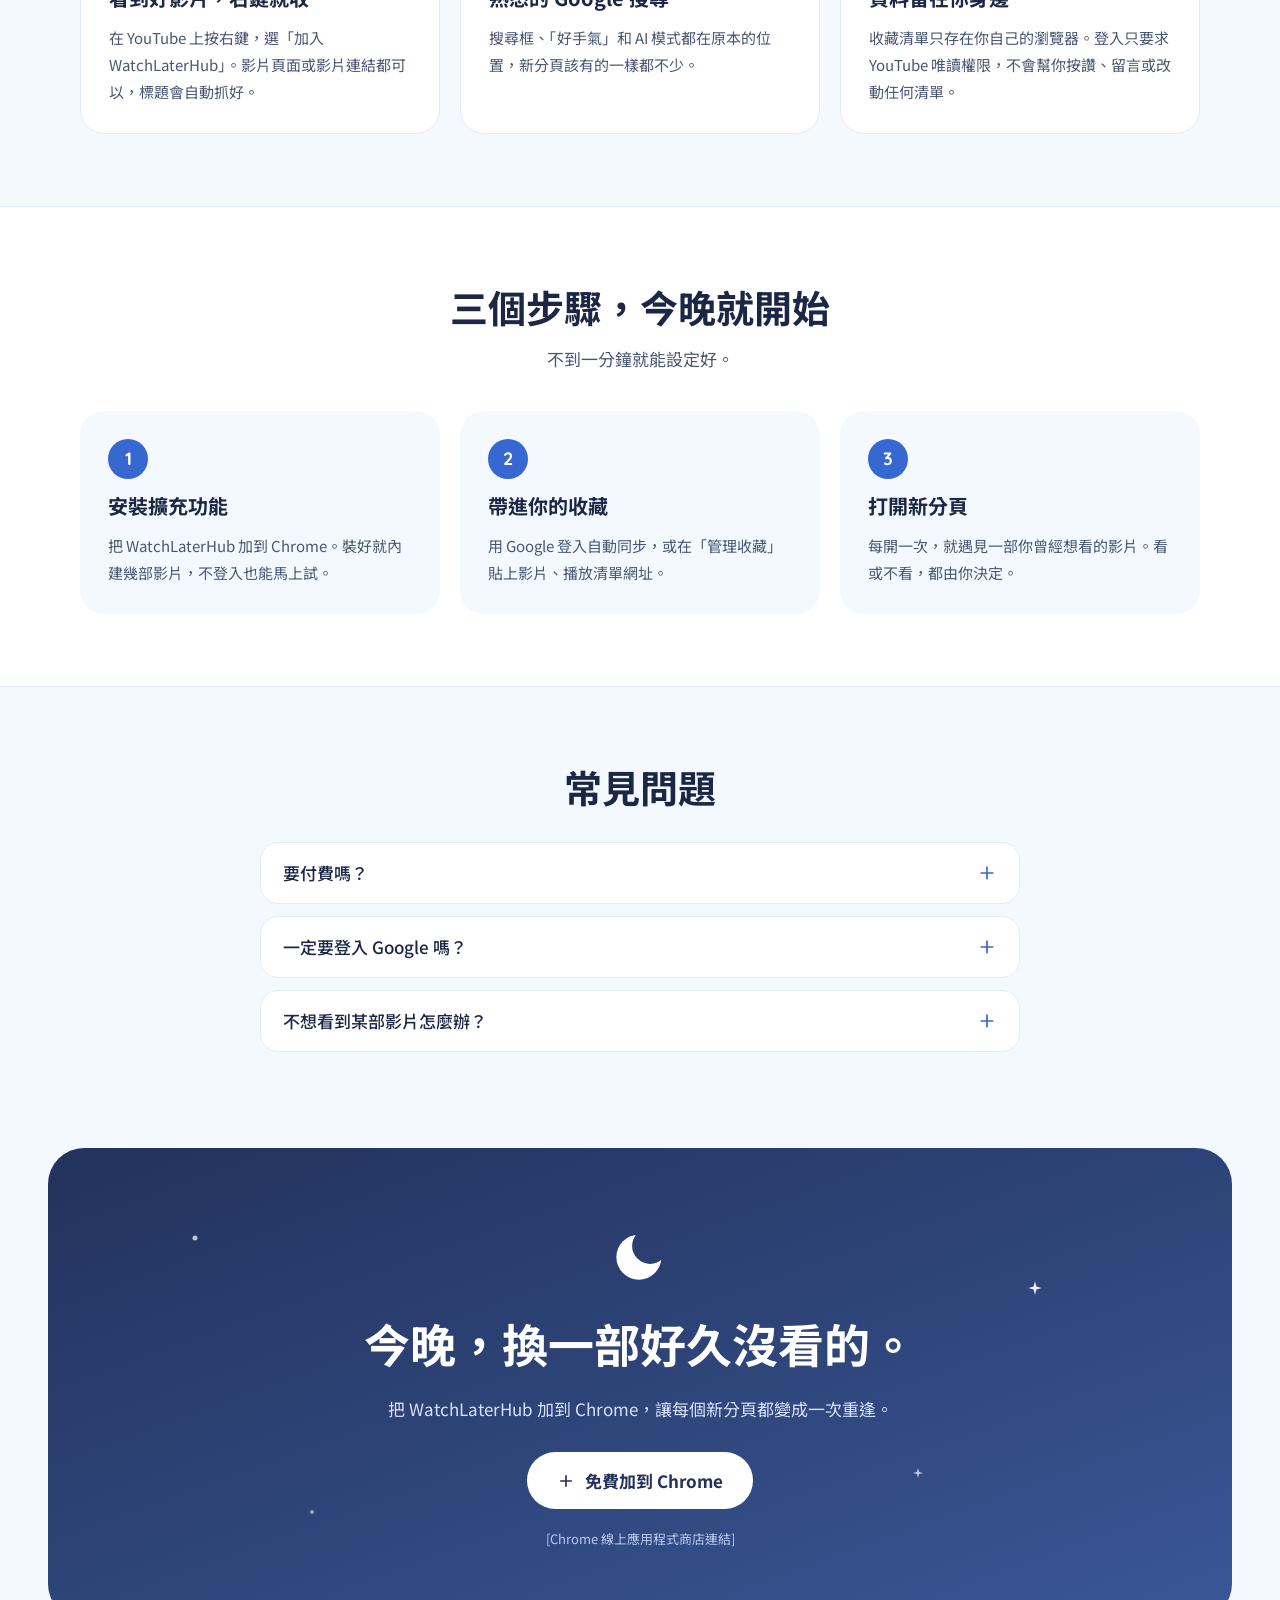
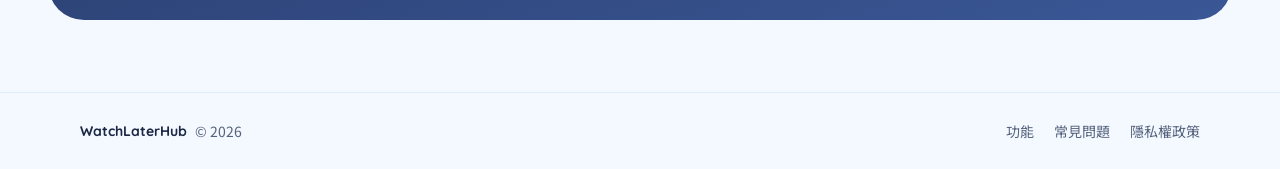
==== commit 2175afd2: "Update index.html" ====
--- a/index.html
+++ b/index.html
@@ -255,7 +255,6 @@
 <a href="#features" style="color: #55627D; text-decoration: none;">功能</a>
 <a href="#faq" style="color: #55627D; text-decoration: none;">常見問題</a>
 <a href="#" style="color: #55627D; text-decoration: none;">隱私權政策</a>
-<a href="#" style="color: #55627D; text-decoration: none;">GitHub</a>
 </div>
 </div>
 </footer>
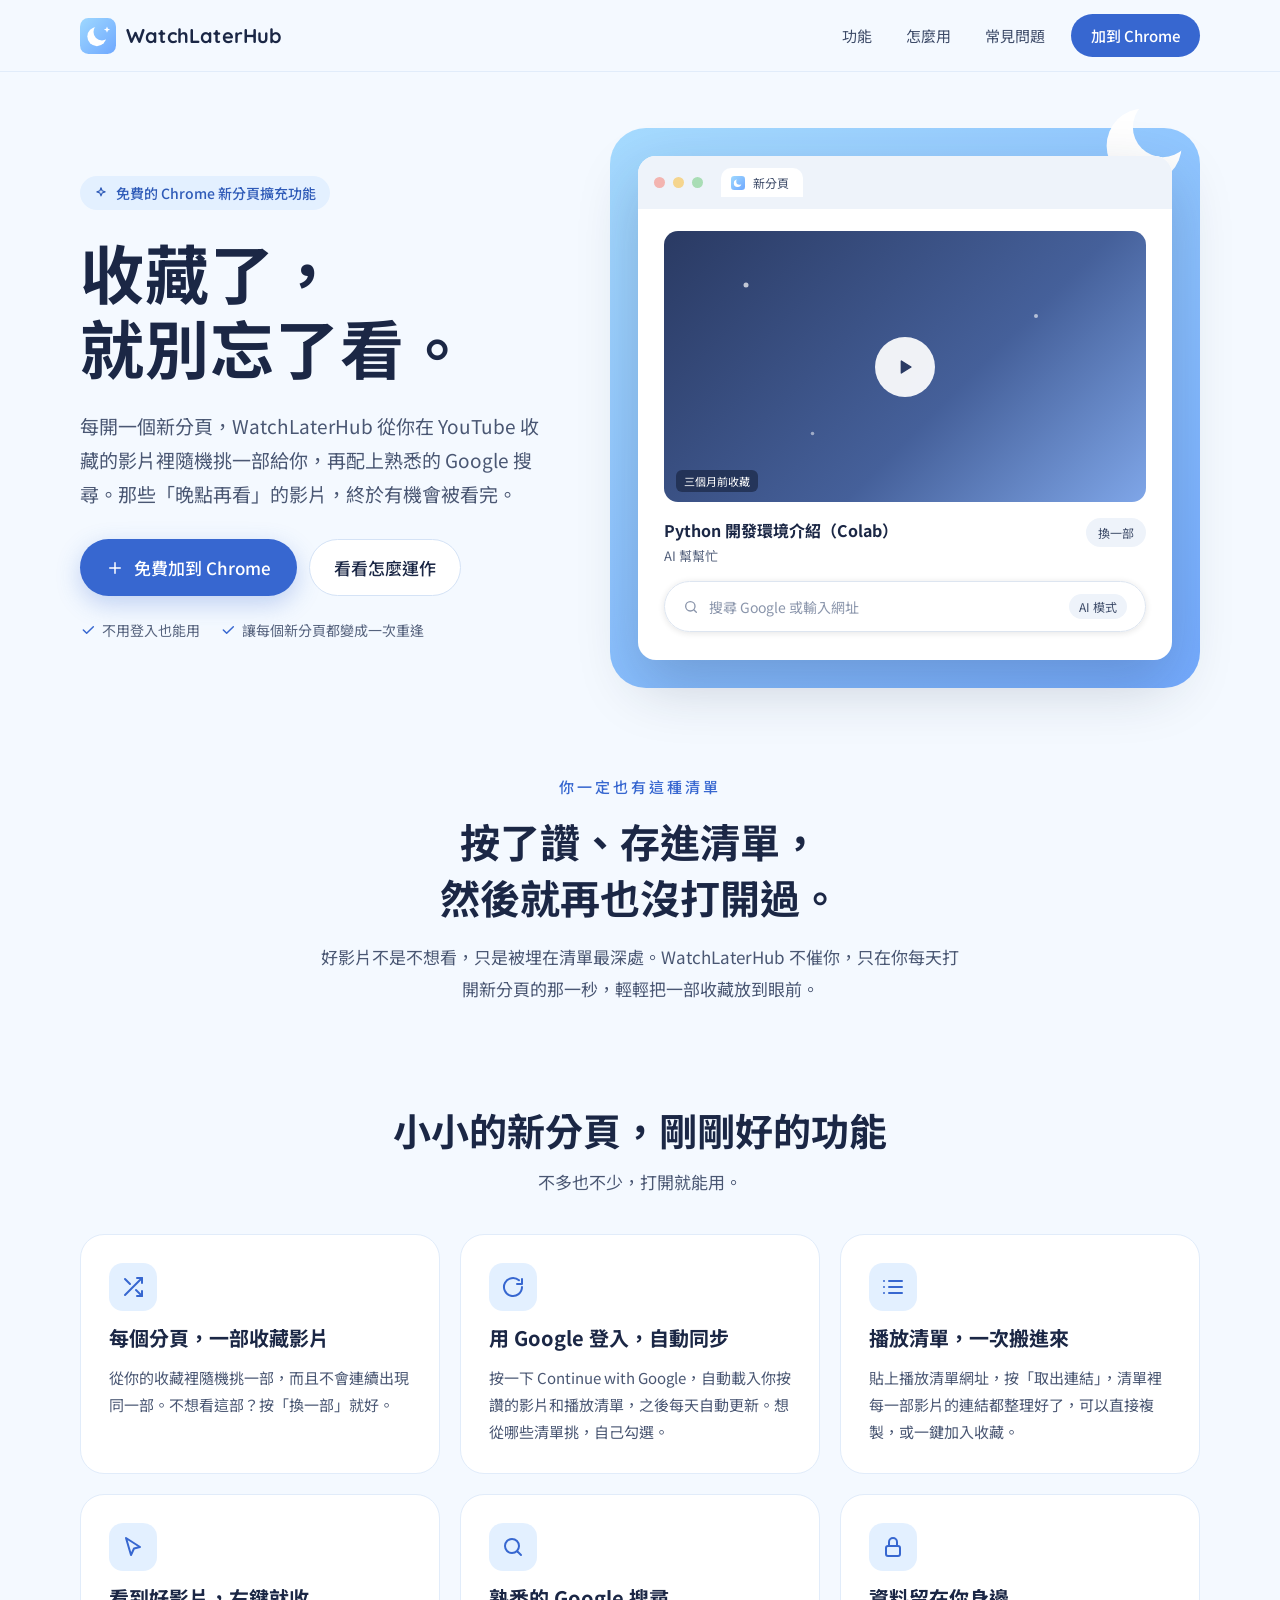
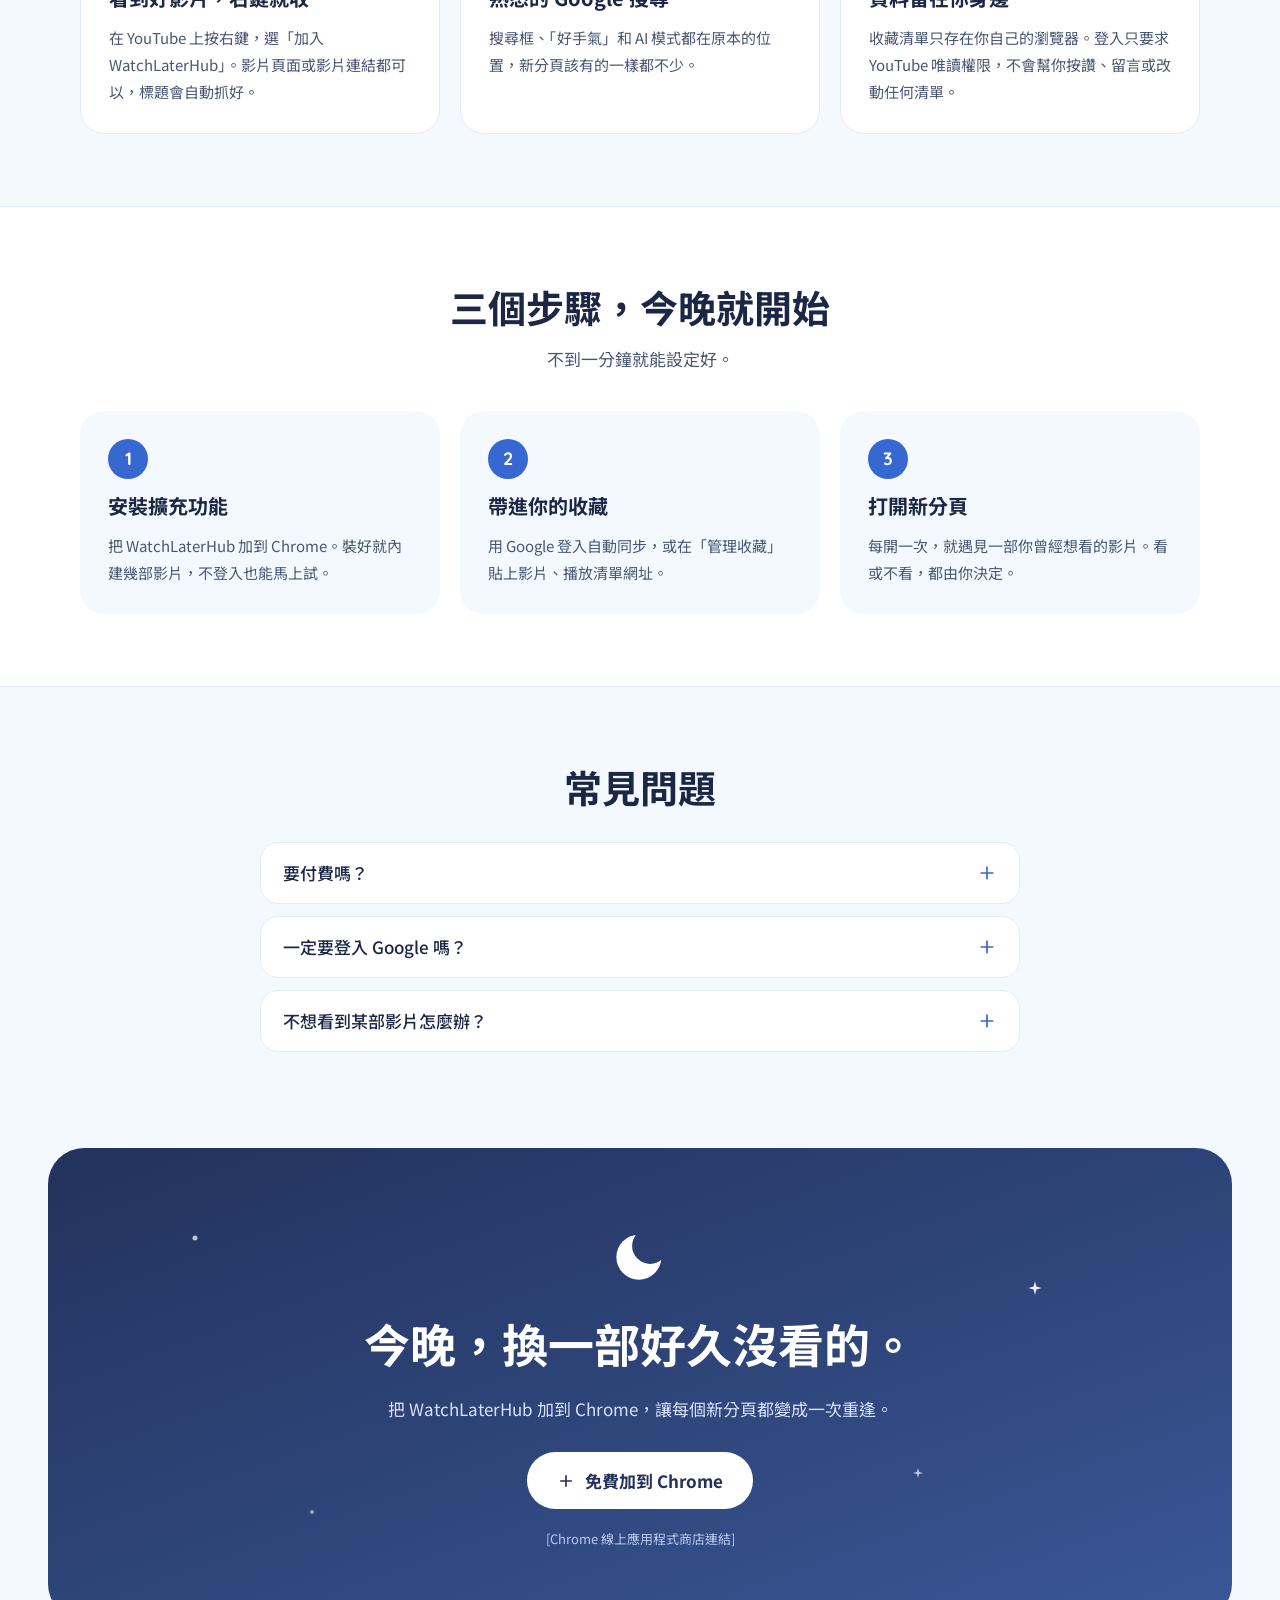
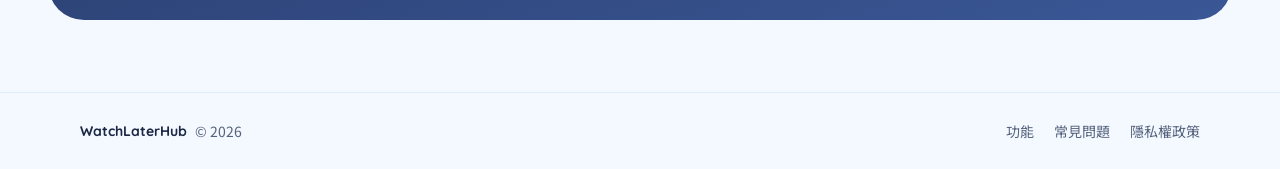
==== commit 1dac6d5b: "Update index.html" ====
--- a/index.html
+++ b/index.html
@@ -133,7 +133,7 @@
 <div style="width: 48px; height: 48px; border-radius: 14px; background: #E3F0FF; display: flex; align-items: center; justify-content: center;">
 <svg width="24" height="24" viewBox="0 0 24 24" fill="none" stroke="#3767D0" stroke-width="2" stroke-linecap="round" stroke-linejoin="round" aria-hidden="true"><path d="M16 3h5v5"></path><path d="M4 20L21 3"></path><path d="M21 16v5h-5"></path><path d="M15 15l6 6"></path><path d="M4 4l5 5"></path></svg>
 </div>
-<h3 style="margin: 0; font-size: 20px; font-weight: 700;">每個分頁，一部老收藏</h3>
+<h3 style="margin: 0; font-size: 20px; font-weight: 700;">每個分頁，一部收藏影片</h3>
 <p style="margin: 0; font-size: 15px; line-height: 1.8; color: #4A5773;">從你的收藏裡隨機挑一部，而且不會連續出現同一部。不想看這部？按「換一部」就好。</p>
 </div>
 
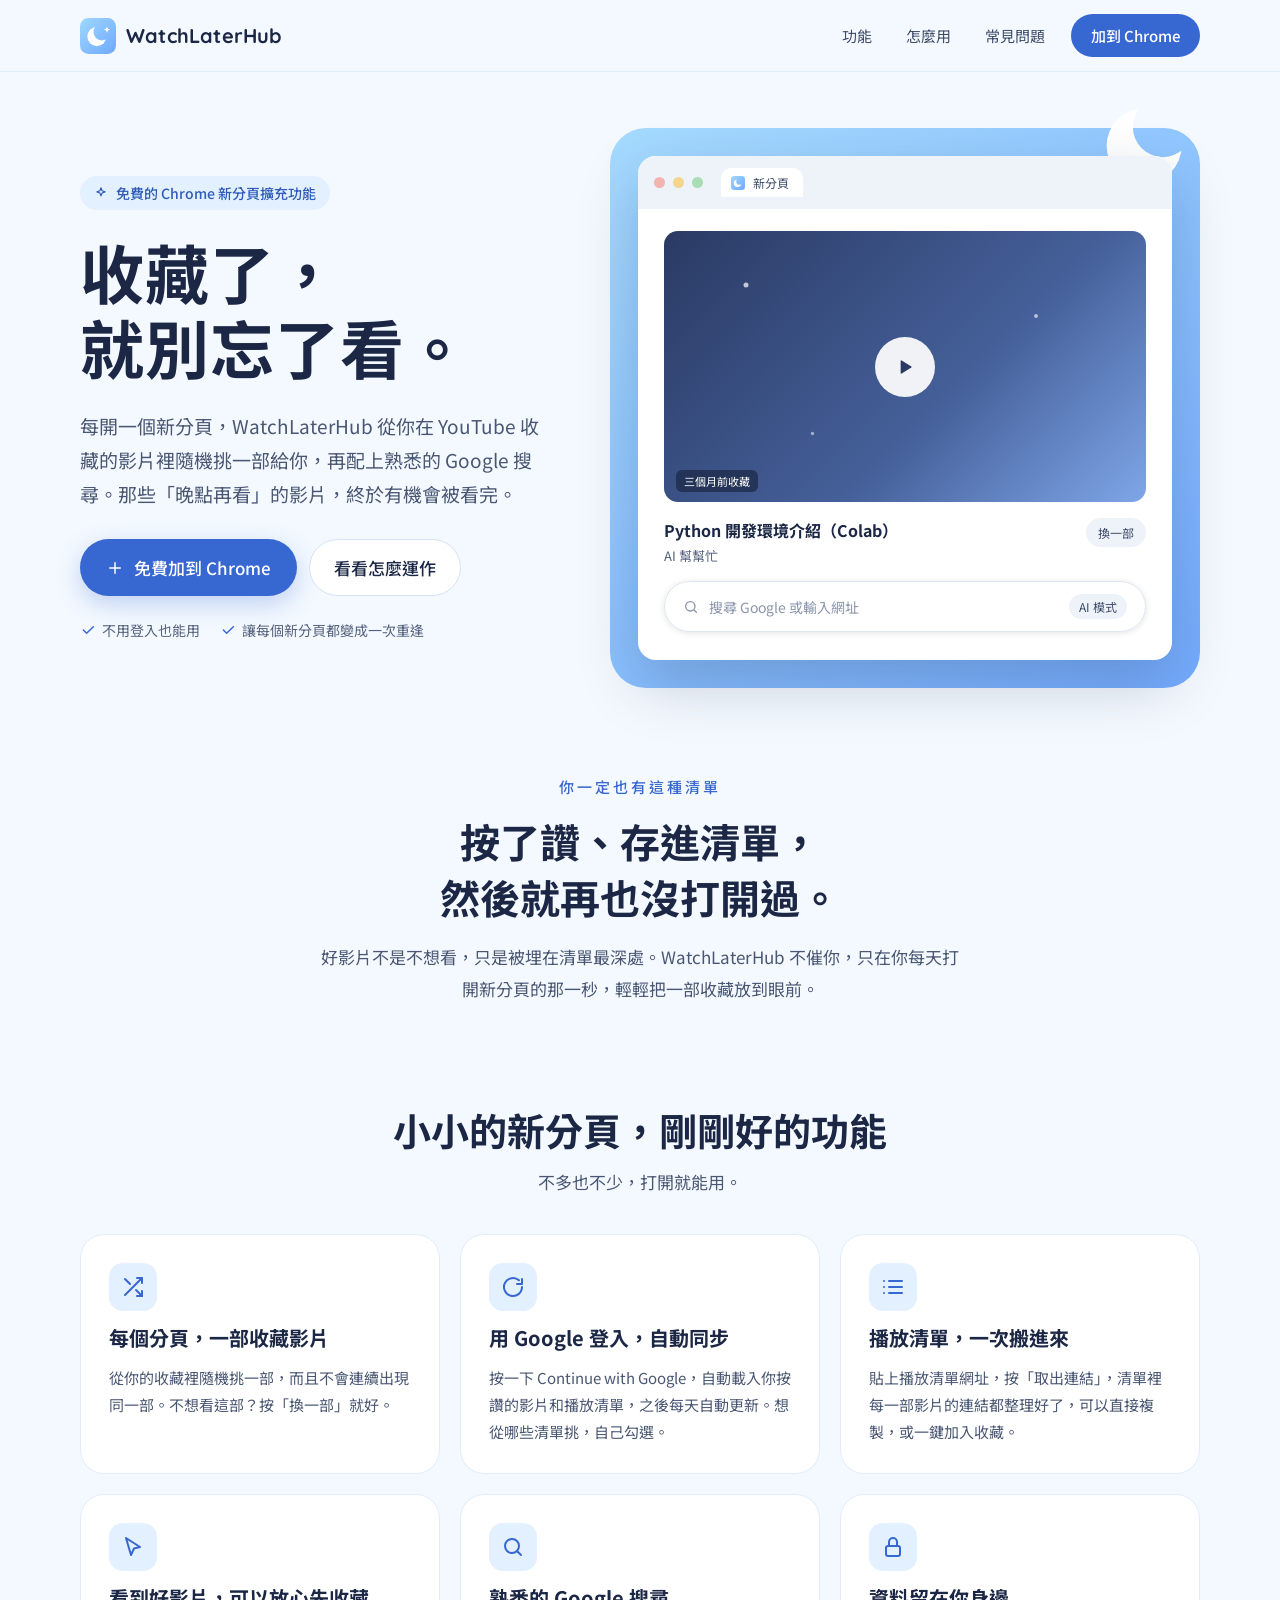
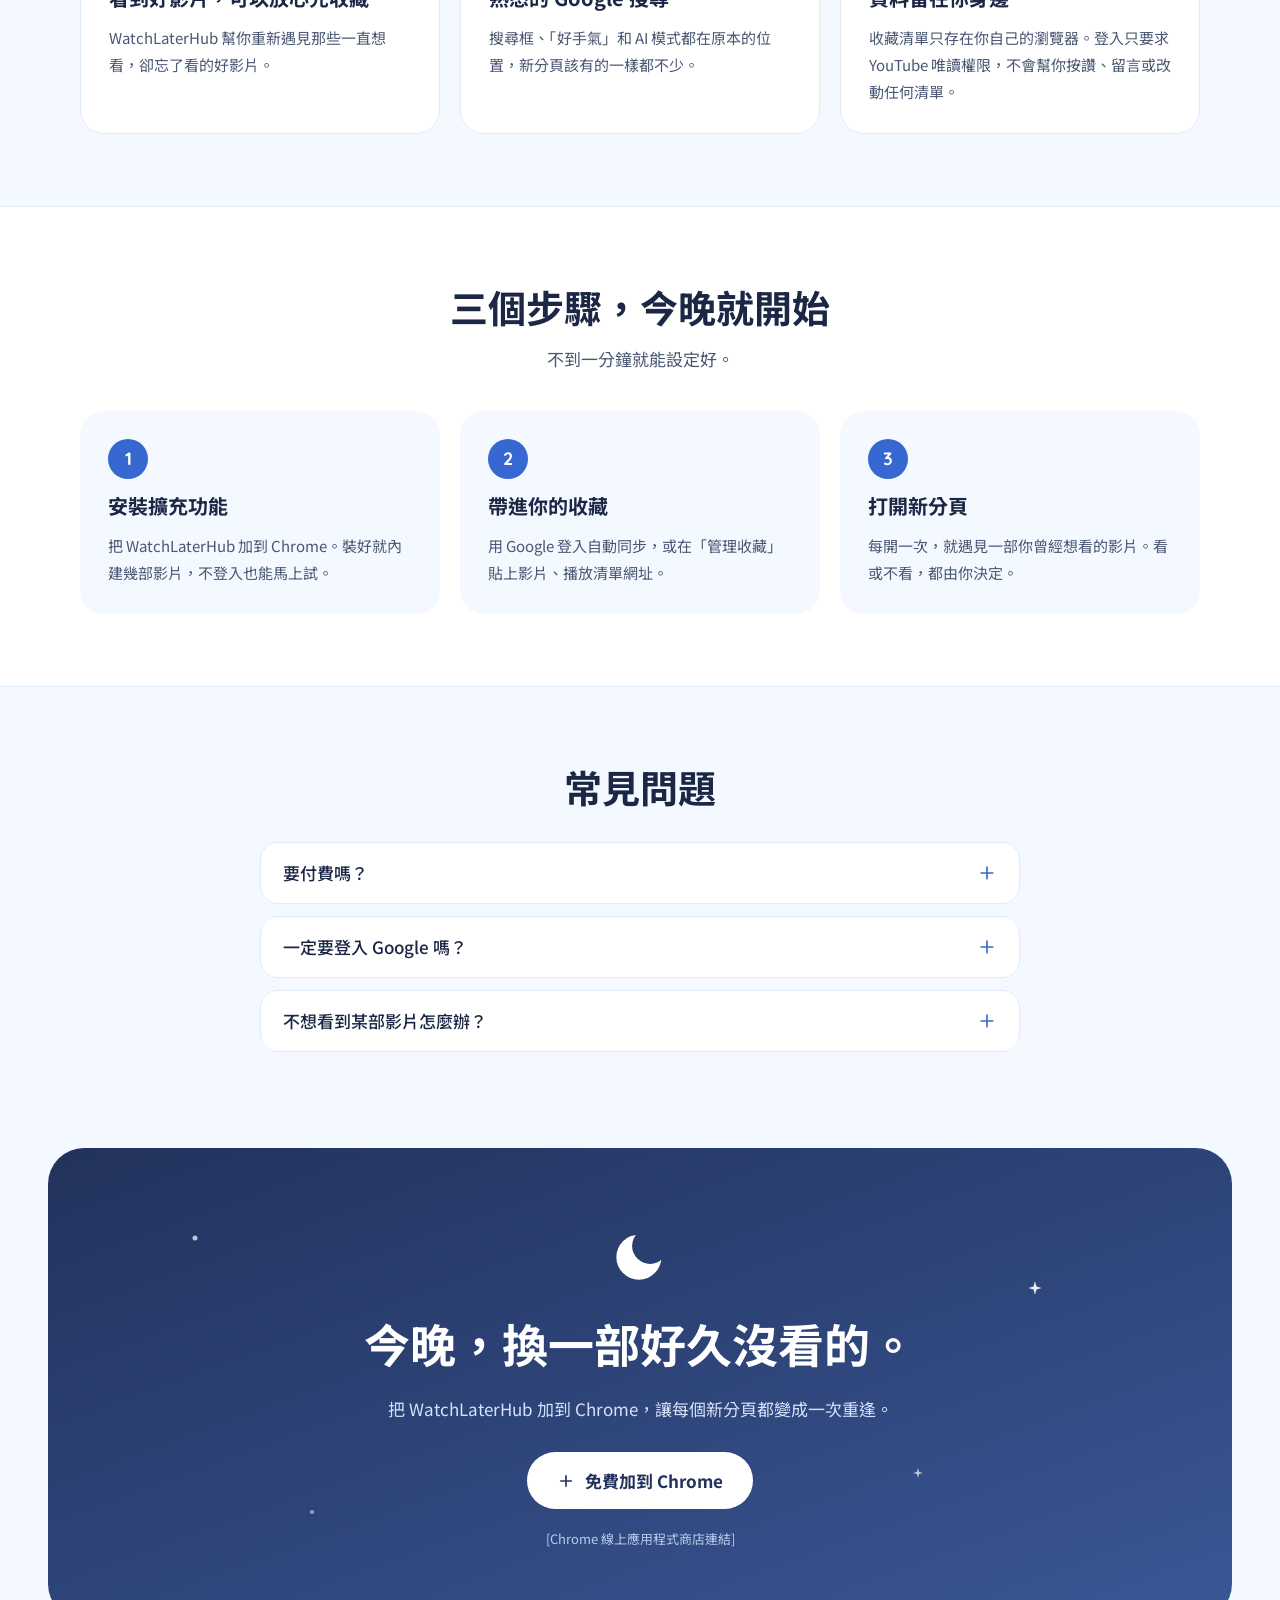
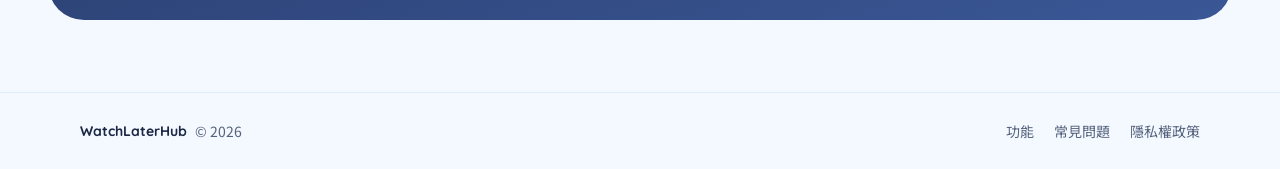
==== commit bae0735f: "Update index.html" ====
--- a/index.html
+++ b/index.html
@@ -157,8 +157,8 @@
 <div style="width: 48px; height: 48px; border-radius: 14px; background: #E3F0FF; display: flex; align-items: center; justify-content: center;">
 <svg width="24" height="24" viewBox="0 0 24 24" fill="none" stroke="#3767D0" stroke-width="2" stroke-linecap="round" stroke-linejoin="round" aria-hidden="true"><path d="M5 3l14 9-6 1.5L10 20z"></path></svg>
 </div>
-<h3 style="margin: 0; font-size: 20px; font-weight: 700;">看到好影片，右鍵就收</h3>
-<p style="margin: 0; font-size: 15px; line-height: 1.8; color: #4A5773;">在 YouTube 上按右鍵，選「加入 WatchLaterHub」。影片頁面或影片連結都可以，標題會自動抓好。</p>
+<h3 style="margin: 0; font-size: 20px; font-weight: 700;">看到好影片，可以放心先收藏</h3>
+<p style="margin: 0; font-size: 15px; line-height: 1.8; color: #4A5773;"> WatchLaterHub 幫你重新遇見那些一直想看，卻忘了看的好影片。</p>
 </div>
 
 <div style="flex: 1 1 300px; display: flex; flex-direction: column; gap: 12px; padding: 28px; border-radius: 24px; background: #FFFFFF; border: 1px solid #E1ECFA;">
